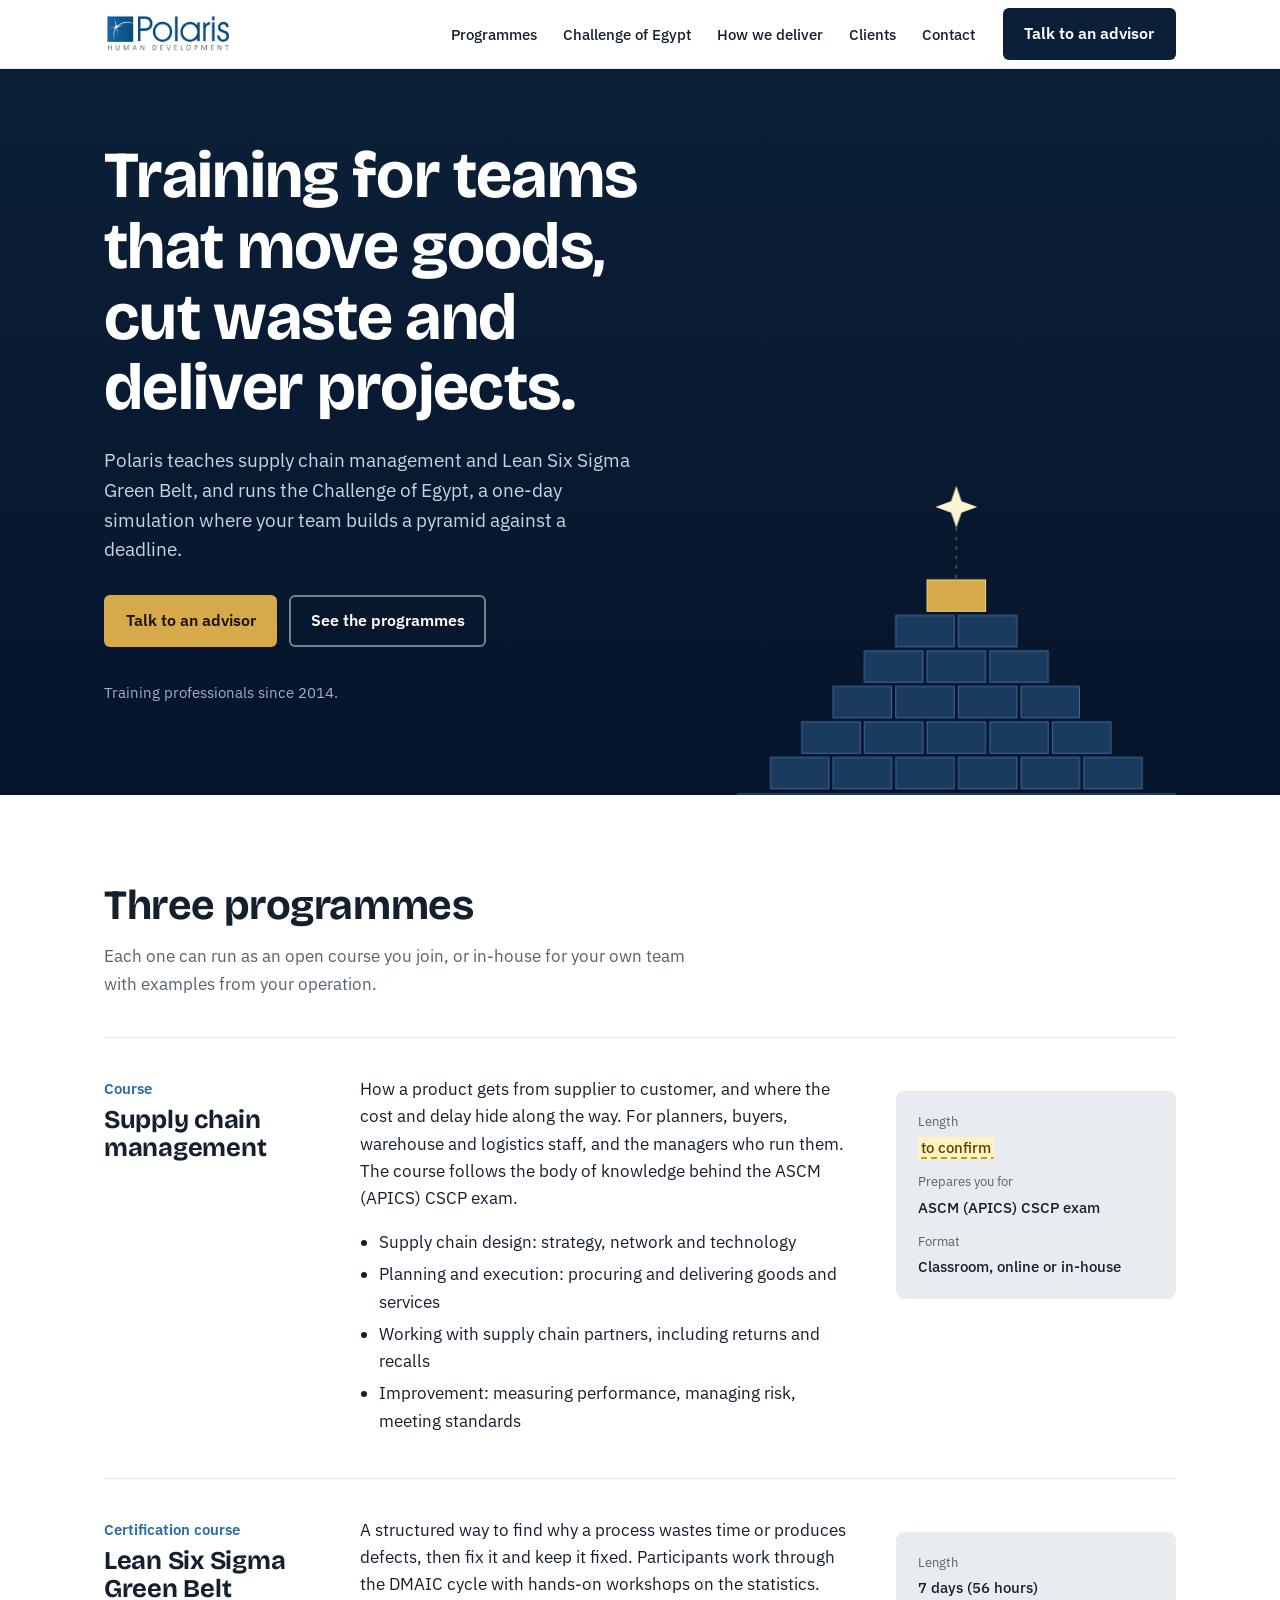
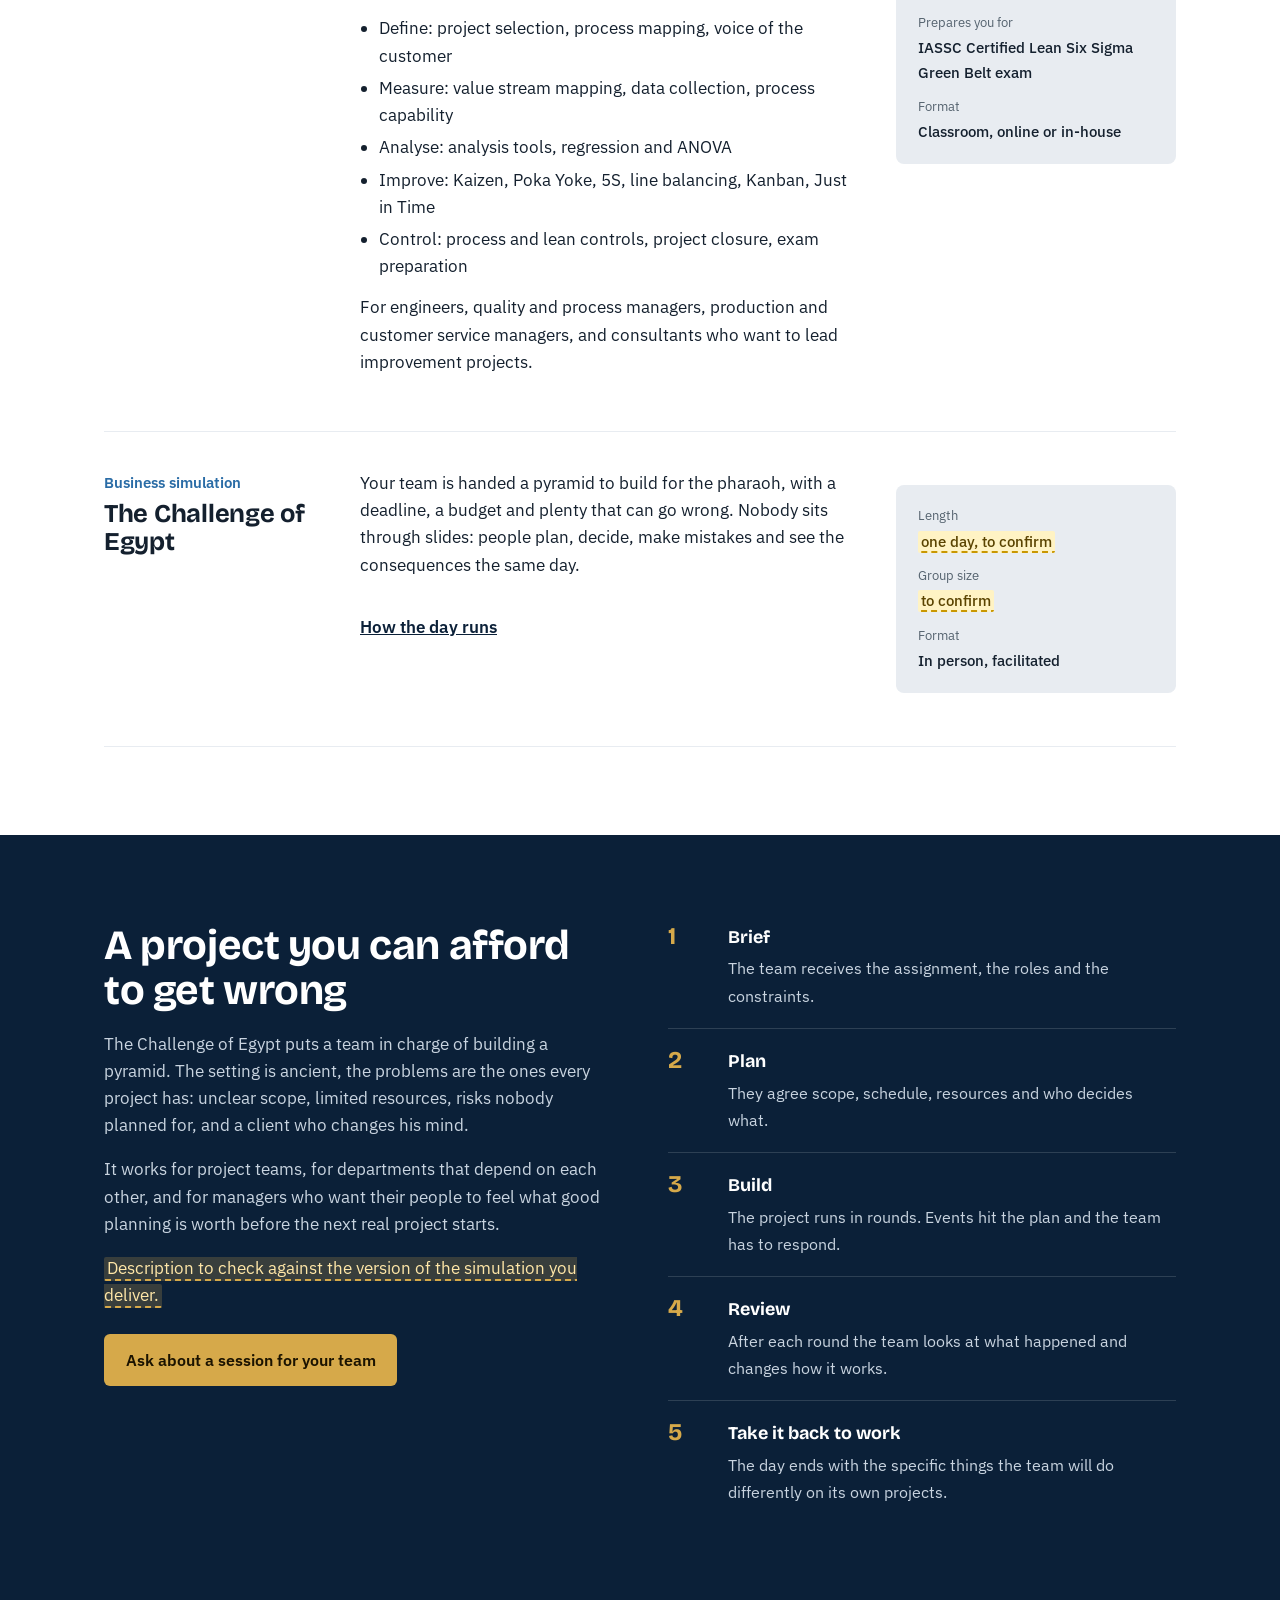
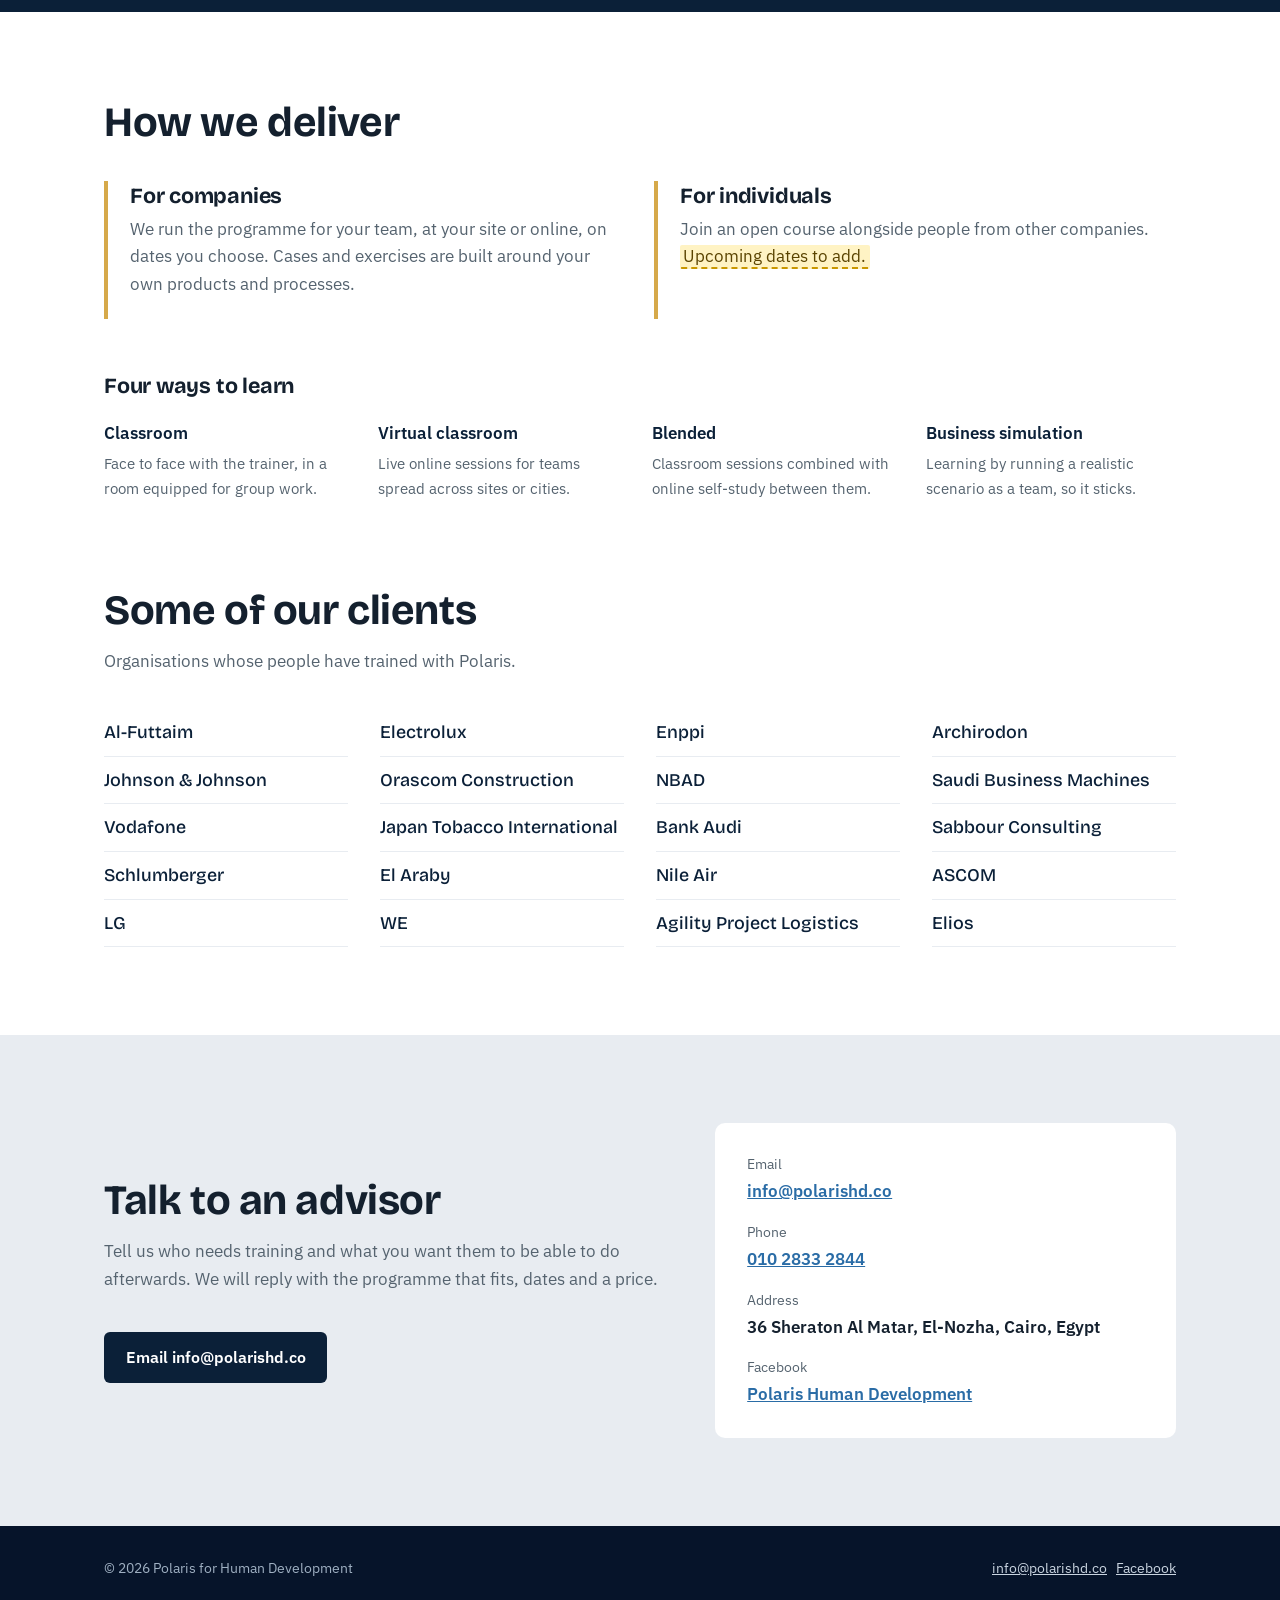
==== index.html @ 330a1285 "Fill in programme details and add clients Green Belt outline and length from the Polaris catalog, su" ====
<!doctype html>
<html lang="en">
<head>
<meta charset="utf-8">
<meta name="viewport" content="width=device-width, initial-scale=1">
<title>Polaris Human Development | Supply chain, Lean Six Sigma and simulation training</title>
<meta name="description" content="Polaris trains teams in supply chain management and Lean Six Sigma Green Belt, and runs the Challenge of Egypt project simulation.">
<!--
  DRAFT. Everything wrapped in <span class="tbc"> is a placeholder the owner must confirm
  or replace before launch (accreditations, durations, phone, location, "since" year).
  To hide the yellow markers once the text is final, delete the .tbc rule in the CSS.
-->
<link rel="preconnect" href="https://fonts.googleapis.com">
<link rel="preconnect" href="https://fonts.gstatic.com" crossorigin>
<link href="https://fonts.googleapis.com/css2?family=Bricolage+Grotesque:opsz,wght@12..96,500;12..96,700&family=IBM+Plex+Sans:wght@400;500;600&display=swap" rel="stylesheet">
<style>
:root{
  --night:#0B2038;      /* brand navy */
  --deep:#06142A;       /* hero floor */
  --nile:#2A6CA6;       /* logo blue */
  --gold:#D6A94A;       /* brand gold */
  --stone:#E8ECF1;      /* quiet surface */
  --ink:#14202E;
  --muted:#55636F;
  --paper:#FFFFFF;
  --display:"Bricolage Grotesque","IBM Plex Sans",system-ui,sans-serif;
  --body:"IBM Plex Sans",system-ui,-apple-system,"Segoe UI",sans-serif;
  --wrap:1120px;
}
*{box-sizing:border-box}
html{scroll-behavior:smooth}
body{margin:0;font-family:var(--body);font-size:17px;line-height:1.6;color:var(--ink);background:var(--paper)}
img,svg{max-width:100%;display:block}
a{color:inherit}
:focus-visible{outline:3px solid var(--gold);outline-offset:3px;border-radius:4px}
.wrap{max-width:var(--wrap);margin:0 auto;padding:0 24px}
h1,h2,h3{font-family:var(--display);line-height:1.08;margin:0;letter-spacing:-.01em}
h1{font-size:clamp(2.3rem,5.4vw,4.1rem);font-weight:700}
h2{font-size:clamp(1.8rem,3.4vw,2.6rem);font-weight:700}
h3{font-size:1.35rem;font-weight:700}
p{margin:0 0 1em;max-width:62ch}

/* placeholder marker: remove this rule when copy is final */
.tbc{background:#FFF3C4;color:#5A4300;border-bottom:2px dashed #C99700;padding:0 .2em;border-radius:2px}
.on-dark .tbc{background:rgba(214,169,74,.22);color:#FFE7A8;border-bottom-color:var(--gold)}

/* header */
.site-header{background:var(--paper);border-bottom:1px solid var(--stone);position:sticky;top:0;z-index:10}
.site-header .wrap{display:flex;align-items:center;gap:28px;min-height:68px}
.brand{display:flex;align-items:center;gap:10px;text-decoration:none;font-family:var(--display);font-weight:700;font-size:1.3rem;color:var(--night)}
.brand small{display:block;font-family:var(--body);font-weight:500;font-size:.62rem;letter-spacing:.14em;color:var(--muted)}
.brand img{height:46px;width:auto}
.nav{display:flex;gap:26px;margin-left:auto}
.nav a{text-decoration:none;font-weight:500;font-size:.96rem;color:var(--ink)}
.nav a:hover{color:var(--nile)}
.btn{display:inline-block;white-space:nowrap;text-decoration:none;font-weight:600;font-size:.98rem;padding:.72em 1.25em;border-radius:6px;border:2px solid transparent}
.btn-gold{background:var(--gold);color:#1B1300}
.btn-gold:hover{background:#E3BA61}
.btn-line{border-color:rgba(255,255,255,.45);color:#fff}
.btn-line:hover{border-color:#fff}
.btn-night{background:var(--night);color:#fff}
.btn-night:hover{background:#12305280;background:#123052}

/* hero */
.hero{background:linear-gradient(180deg,var(--night) 0%,var(--deep) 100%);color:#fff;overflow:hidden}
.hero .wrap{display:grid;grid-template-columns:1.15fr .85fr;gap:40px;align-items:end;padding-top:72px}
.hero-copy{padding-bottom:76px}
.hero h1{max-width:15ch}
.hero .lede{font-size:1.16rem;color:#C9D4E0;margin:22px 0 30px;max-width:48ch}
.hero-actions{display:flex;flex-wrap:wrap;gap:12px}
.since{margin-top:34px;font-size:.92rem;color:#9FB0C2}
.pyramid{align-self:end}
.pyramid svg{width:100%;height:auto}
.blk{fill:#1B3B5E;stroke:#3E6A97;stroke-width:1}
.cap{fill:var(--gold);stroke:#F1D48C}
.sight{stroke:var(--gold);stroke-width:1;stroke-dasharray:3 6;opacity:.7}
.star{fill:#FFF4D2}
.ground{stroke:#3E6A97;stroke-width:1}

/* one load sequence: courses rise from the base, then the star settles */
@media (prefers-reduced-motion:no-preference){
  .row{opacity:0;animation:rise .5s ease-out forwards}
  .r6{animation-delay:.05s}.r5{animation-delay:.2s}.r4{animation-delay:.35s}
  .r3{animation-delay:.5s}.r2{animation-delay:.65s}.r1{animation-delay:.8s}
  .sky{opacity:0;animation:rise .7s ease-out 1.15s forwards}
  @keyframes rise{from{opacity:0;transform:translateY(10px)}to{opacity:1;transform:none}}
}

/* sections */
section{padding:88px 0}
.intro{max-width:60ch;color:var(--muted);font-size:1.08rem;margin-top:14px}

/* programmes: three rows, each with a facts column */
.programme{display:grid;grid-template-columns:220px 1fr 280px;gap:36px;padding:38px 0;border-top:1px solid var(--stone);align-items:start}
.programme:last-child{border-bottom:1px solid var(--stone)}
.programme .kind{font-weight:600;color:var(--nile);font-size:.95rem}
.programme h3{margin-top:6px;font-size:1.6rem}
.programme ul{margin:14px 0 0;padding-left:1.1em;color:var(--ink)}
.programme li{margin:.3em 0}
.facts{background:var(--stone);border-radius:8px;padding:20px 22px;font-size:.95rem}
.facts dt{color:var(--muted);font-size:.84rem;margin-top:12px}
.facts dt:first-child{margin-top:0}
.facts dd{margin:2px 0 0;font-weight:500}
.programme .more{display:inline-block;margin-top:18px;font-weight:600;color:var(--night)}

/* simulation feature */
.sim{background:var(--night);color:#fff}
.sim .wrap{display:grid;grid-template-columns:1fr 1fr;gap:56px;align-items:start}
.sim p{color:#C9D4E0}
.day{list-style:none;margin:0;padding:0;counter-reset:step}
.day li{counter-increment:step;display:grid;grid-template-columns:44px 1fr;gap:16px;padding:18px 0;border-top:1px solid rgba(255,255,255,.14)}
.day li:first-child{border-top:0;padding-top:0}
.day li::before{content:counter(step);font-family:var(--display);font-weight:700;font-size:1.5rem;color:var(--gold);line-height:1.1}
.day strong{display:block;font-family:var(--display);font-size:1.12rem;margin-bottom:4px}
.day span{color:#C9D4E0;font-size:.98rem}

/* formats */
.formats{display:grid;grid-template-columns:1fr 1fr;gap:28px;margin-top:36px}
.format{border-left:4px solid var(--gold);padding:4px 0 4px 22px}
.format p{color:var(--muted);margin-top:8px}

.modes{display:grid;grid-template-columns:repeat(4,1fr);gap:24px;margin:22px 0 0}
.modes dt{font-weight:600;color:var(--night)}
.modes dd{margin:4px 0 0;color:var(--muted);font-size:.96rem}
@media (max-width:900px){.modes{grid-template-columns:1fr 1fr}}
@media (max-width:480px){.modes{grid-template-columns:1fr}}

.clients{list-style:none;margin:34px 0 0;padding:0;columns:4;column-gap:32px;font-family:var(--display);font-weight:500;font-size:1.12rem;color:var(--night)}
.clients li{padding:9px 0;border-bottom:1px solid var(--stone);break-inside:avoid}
@media (max-width:900px){.clients{columns:2}}

/* contact */
.contact{background:var(--stone)}
.contact .wrap{display:grid;grid-template-columns:1.1fr .9fr;gap:48px;align-items:center}
.contact-card{background:var(--paper);border-radius:10px;padding:30px 32px}
.contact-card dl{margin:0}
.contact-card dt{color:var(--muted);font-size:.86rem;margin-top:16px}
.contact-card dt:first-child{margin-top:0}
.contact-card dd{margin:2px 0 0;font-weight:600;font-size:1.08rem}
.contact-card a{color:var(--nile)}

footer{background:var(--deep);color:#9FB0C2;padding:30px 0;font-size:.9rem}
footer .wrap{display:flex;flex-wrap:wrap;gap:12px 28px;justify-content:space-between}
footer a{color:#C9D4E0}

@media (max-width:900px){
  .nav{display:none}
  .site-header .btn{margin-left:auto}
  .hero .wrap{grid-template-columns:1fr;padding-top:52px;gap:8px}
  .hero-copy{padding-bottom:28px}
  .pyramid{max-width:420px;margin:0 auto}
  .programme{grid-template-columns:1fr;gap:16px}
  .sim .wrap,.contact .wrap,.formats{grid-template-columns:1fr;gap:32px}
  section{padding:60px 0}
}
@media (max-width:480px){
  .wrap{padding:0 16px}
  .site-header .btn{padding:.6em .9em;font-size:.9rem}
  .brand img{height:38px}
}
</style>
</head>
<body>

<header class="site-header">
  <div class="wrap">
    <a class="brand" href="#top" aria-label="Polaris Human Development, home">
      <img src="assets/polaris-logo.png" alt="Polaris Human Development" width="1299" height="462">
    </a>
    <nav class="nav" aria-label="Main">
      <a href="#programmes">Programmes</a>
      <a href="#simulation">Challenge of Egypt</a>
      <a href="#formats">How we deliver</a>
      <a href="#clients">Clients</a>
      <a href="#contact">Contact</a>
    </nav>
    <a class="btn btn-night" href="#contact">Talk to an advisor</a>
  </div>
</header>

<main id="top">

<section class="hero on-dark" style="padding:0">
  <div class="wrap">
    <div class="hero-copy">
      <h1>Training for teams that move goods, cut waste and deliver projects.</h1>
      <p class="lede">Polaris teaches supply chain management and Lean Six Sigma Green Belt, and runs the Challenge of Egypt, a one-day simulation where your team builds a pyramid against a deadline.</p>
      <div class="hero-actions">
        <a class="btn btn-gold" href="#contact">Talk to an advisor</a>
        <a class="btn btn-line" href="#programmes">See the programmes</a>
      </div>
      <p class="since">Training professionals since 2014.</p>
    </div>

    <div class="pyramid" aria-hidden="true">
      <svg viewBox="0 0 420 316" role="img">
        <g class="sky">
          <line class="sight" x1="210" y1="108" x2="210" y2="52"/>
          <path class="star" d="M210 20l5 14.5L230 40l-15 5.5L210 60l-5-14.5L190 40l15-5.500z"/>
        </g>
        <g class="row r1"><rect class="blk cap" x="182" y="110" width="56" height="30"/></g>
        <g class="row r2"><rect class="blk" x="152" y="144" width="56" height="30"/><rect class="blk" x="212" y="144" width="56" height="30"/></g>
        <g class="row r3"><rect class="blk" x="122" y="178" width="56" height="30"/><rect class="blk" x="182" y="178" width="56" height="30"/><rect class="blk" x="242" y="178" width="56" height="30"/></g>
        <g class="row r4"><rect class="blk" x="92" y="212" width="56" height="30"/><rect class="blk" x="152" y="212" width="56" height="30"/><rect class="blk" x="212" y="212" width="56" height="30"/><rect class="blk" x="272" y="212" width="56" height="30"/></g>
        <g class="row r5"><rect class="blk" x="62" y="246" width="56" height="30"/><rect class="blk" x="122" y="246" width="56" height="30"/><rect class="blk" x="182" y="246" width="56" height="30"/><rect class="blk" x="242" y="246" width="56" height="30"/><rect class="blk" x="302" y="246" width="56" height="30"/></g>
        <g class="row r6"><rect class="blk" x="32" y="280" width="56" height="30"/><rect class="blk" x="92" y="280" width="56" height="30"/><rect class="blk" x="152" y="280" width="56" height="30"/><rect class="blk" x="212" y="280" width="56" height="30"/><rect class="blk" x="272" y="280" width="56" height="30"/><rect class="blk" x="332" y="280" width="56" height="30"/></g>
        <line class="ground" x1="0" y1="315" x2="420" y2="315"/>
      </svg>
    </div>
  </div>
</section>

<section id="programmes">
  <div class="wrap">
    <h2>Three programmes</h2>
    <p class="intro">Each one can run as an open course you join, or in-house for your own team with examples from your operation.</p>

    <div style="margin-top:40px">

      <article class="programme">
        <div>
          <div class="kind">Course</div>
          <h3>Supply chain management</h3>
        </div>
        <div>
          <p>How a product gets from supplier to customer, and where the cost and delay hide along the way. For planners, buyers, warehouse and logistics staff, and the managers who run them. The course follows the body of knowledge behind the ASCM (APICS) CSCP exam.</p>
          <ul>
            <li>Supply chain design: strategy, network and technology</li>
            <li>Planning and execution: procuring and delivering goods and services</li>
            <li>Working with supply chain partners, including returns and recalls</li>
            <li>Improvement: measuring performance, managing risk, meeting standards</li>
          </ul>
        </div>
        <dl class="facts">
          <dt>Length</dt><dd><span class="tbc">to confirm</span></dd>
          <dt>Prepares you for</dt><dd>ASCM (APICS) CSCP exam</dd>
          <dt>Format</dt><dd>Classroom, online or in-house</dd>
        </dl>
      </article>

      <article class="programme">
        <div>
          <div class="kind">Certification course</div>
          <h3>Lean Six Sigma Green Belt</h3>
        </div>
        <div>
          <p>A structured way to find why a process wastes time or produces defects, then fix it and keep it fixed. Participants work through the DMAIC cycle with hands-on workshops on the statistics.</p>
          <ul>
            <li>Define: project selection, process mapping, voice of the customer</li>
            <li>Measure: value stream mapping, data collection, process capability</li>
            <li>Analyse: analysis tools, regression and ANOVA</li>
            <li>Improve: Kaizen, Poka Yoke, 5S, line balancing, Kanban, Just in Time</li>
            <li>Control: process and lean controls, project closure, exam preparation</li>
          </ul>
          <p style="margin-top:14px">For engineers, quality and process managers, production and customer service managers, and consultants who want to lead improvement projects.</p>
        </div>
        <dl class="facts">
          <dt>Length</dt><dd>7 days (56 hours)</dd>
          <dt>Prepares you for</dt><dd>IASSC Certified Lean Six Sigma Green Belt exam</dd>
          <dt>Format</dt><dd>Classroom, online or in-house</dd>
        </dl>
      </article>

      <article class="programme">
        <div>
          <div class="kind">Business simulation</div>
          <h3>The Challenge of Egypt</h3>
        </div>
        <div>
          <p>Your team is handed a pyramid to build for the pharaoh, with a deadline, a budget and plenty that can go wrong. Nobody sits through slides: people plan, decide, make mistakes and see the consequences the same day.</p>
          <a class="more" href="#simulation">How the day runs</a>
        </div>
        <dl class="facts">
          <dt>Length</dt><dd><span class="tbc">one day, to confirm</span></dd>
          <dt>Group size</dt><dd><span class="tbc">to confirm</span></dd>
          <dt>Format</dt><dd>In person, facilitated</dd>
        </dl>
      </article>

    </div>
  </div>
</section>

<section id="simulation" class="sim on-dark">
  <div class="wrap">
    <div>
      <h2>A project you can afford to get wrong</h2>
      <p style="margin-top:18px">The Challenge of Egypt puts a team in charge of building a pyramid. The setting is ancient, the problems are the ones every project has: unclear scope, limited resources, risks nobody planned for, and a client who changes his mind.</p>
      <p>It works for project teams, for departments that depend on each other, and for managers who want their people to feel what good planning is worth before the next real project starts.</p>
      <p><span class="tbc">Description to check against the version of the simulation you deliver.</span></p>
      <a class="btn btn-gold" href="#contact" style="margin-top:8px">Ask about a session for your team</a>
    </div>
    <ol class="day">
      <li><div><strong>Brief</strong><span>The team receives the assignment, the roles and the constraints.</span></div></li>
      <li><div><strong>Plan</strong><span>They agree scope, schedule, resources and who decides what.</span></div></li>
      <li><div><strong>Build</strong><span>The project runs in rounds. Events hit the plan and the team has to respond.</span></div></li>
      <li><div><strong>Review</strong><span>After each round the team looks at what happened and changes how it works.</span></div></li>
      <li><div><strong>Take it back to work</strong><span>The day ends with the specific things the team will do differently on its own projects.</span></div></li>
    </ol>
  </div>
</section>

<section id="formats">
  <div class="wrap">
    <h2>How we deliver</h2>
    <div class="formats">
      <div class="format">
        <h3>For companies</h3>
        <p>We run the programme for your team, at your site or online, on dates you choose. Cases and exercises are built around your own products and processes.</p>
      </div>
      <div class="format">
        <h3>For individuals</h3>
        <p>Join an open course alongside people from other companies. <span class="tbc">Upcoming dates to add.</span></p>
      </div>
    </div>

    <h3 style="margin-top:56px">Four ways to learn</h3>
    <dl class="modes">
      <div><dt>Classroom</dt><dd>Face to face with the trainer, in a room equipped for group work.</dd></div>
      <div><dt>Virtual classroom</dt><dd>Live online sessions for teams spread across sites or cities.</dd></div>
      <div><dt>Blended</dt><dd>Classroom sessions combined with online self-study between them.</dd></div>
      <div><dt>Business simulation</dt><dd>Learning by running a realistic scenario as a team, so it sticks.</dd></div>
    </dl>
  </div>
</section>

<section id="clients" style="padding-top:0">
  <div class="wrap">
    <h2>Some of our clients</h2>
    <p class="intro">Organisations whose people have trained with Polaris.</p>
    <ul class="clients">
      <li>Al-Futtaim</li>
      <li>Johnson &amp; Johnson</li>
      <li>Vodafone</li>
      <li>Schlumberger</li>
      <li>LG</li>
      <li>Electrolux</li>
      <li>Orascom Construction</li>
      <li>Japan Tobacco International</li>
      <li>El Araby</li>
      <li>WE</li>
      <li>Enppi</li>
      <li>NBAD</li>
      <li>Bank Audi</li>
      <li>Nile Air</li>
      <li>Agility Project Logistics</li>
      <li>Archirodon</li>
      <li>Saudi Business Machines</li>
      <li>Sabbour Consulting</li>
      <li>ASCOM</li>
      <li>Elios</li>
    </ul>
  </div>
</section>

<section id="contact" class="contact">
  <div class="wrap">
    <div>
      <h2>Talk to an advisor</h2>
      <p class="intro">Tell us who needs training and what you want them to be able to do afterwards. We will reply with the programme that fits, dates and a price.</p>
      <a class="btn btn-night" href="mailto:info@polarishd.co?subject=Training%20enquiry" style="margin-top:22px">Email info@polarishd.co</a>
    </div>
    <div class="contact-card">
      <dl>
        <dt>Email</dt><dd><a href="mailto:info@polarishd.co">info@polarishd.co</a></dd>
        <dt>Phone</dt><dd><a href="tel:+201028332844">010 2833 2844</a></dd>
        <dt>Address</dt><dd>36 Sheraton Al Matar, El-Nozha, Cairo, Egypt</dd>
        <dt>Facebook</dt><dd><a href="https://www.facebook.com/polarisHDpage" rel="noopener">Polaris Human Development</a></dd>
      </dl>
    </div>
  </div>
</section>

</main>

<footer>
  <div class="wrap">
    <span>© 2026 Polaris for Human Development</span>
    <span><a href="mailto:info@polarishd.co">info@polarishd.co</a> &nbsp; <a href="https://www.facebook.com/polarisHDpage" rel="noopener">Facebook</a></span>
  </div>
</footer>

</body>
</html>
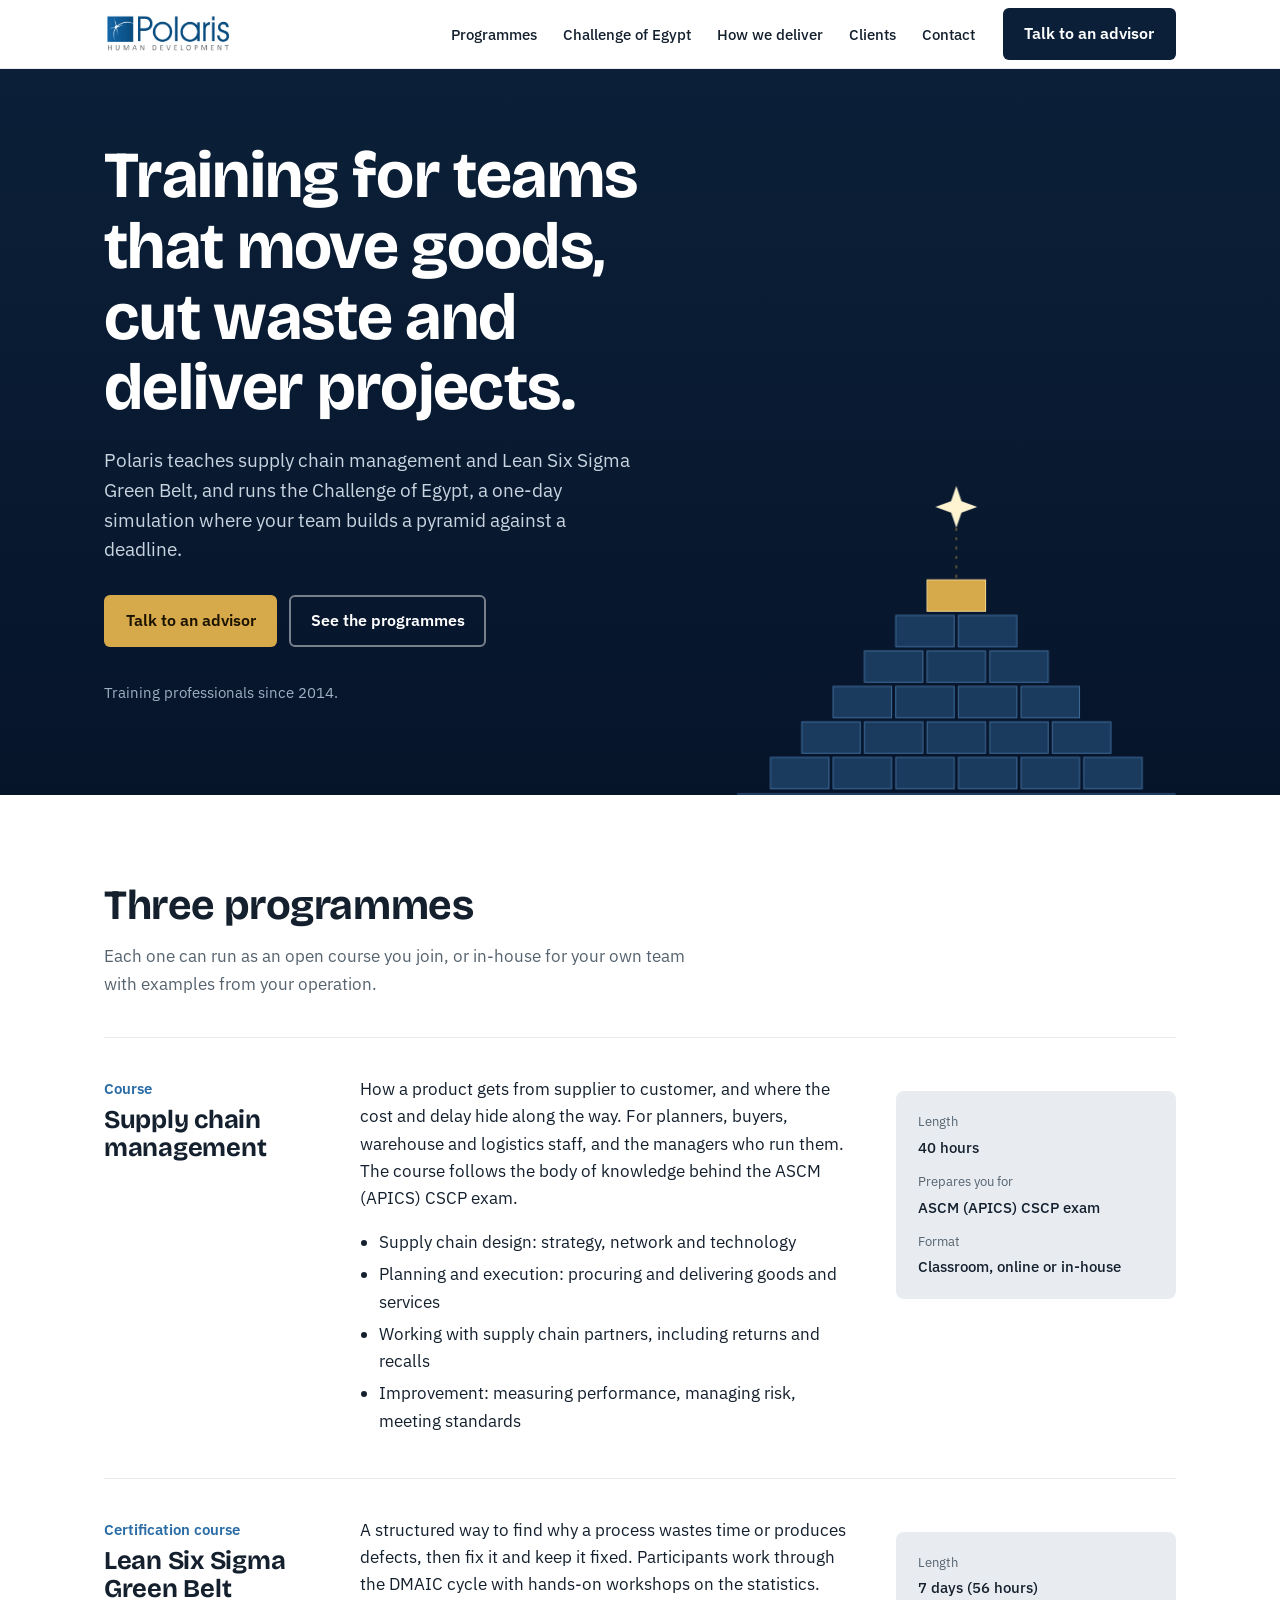
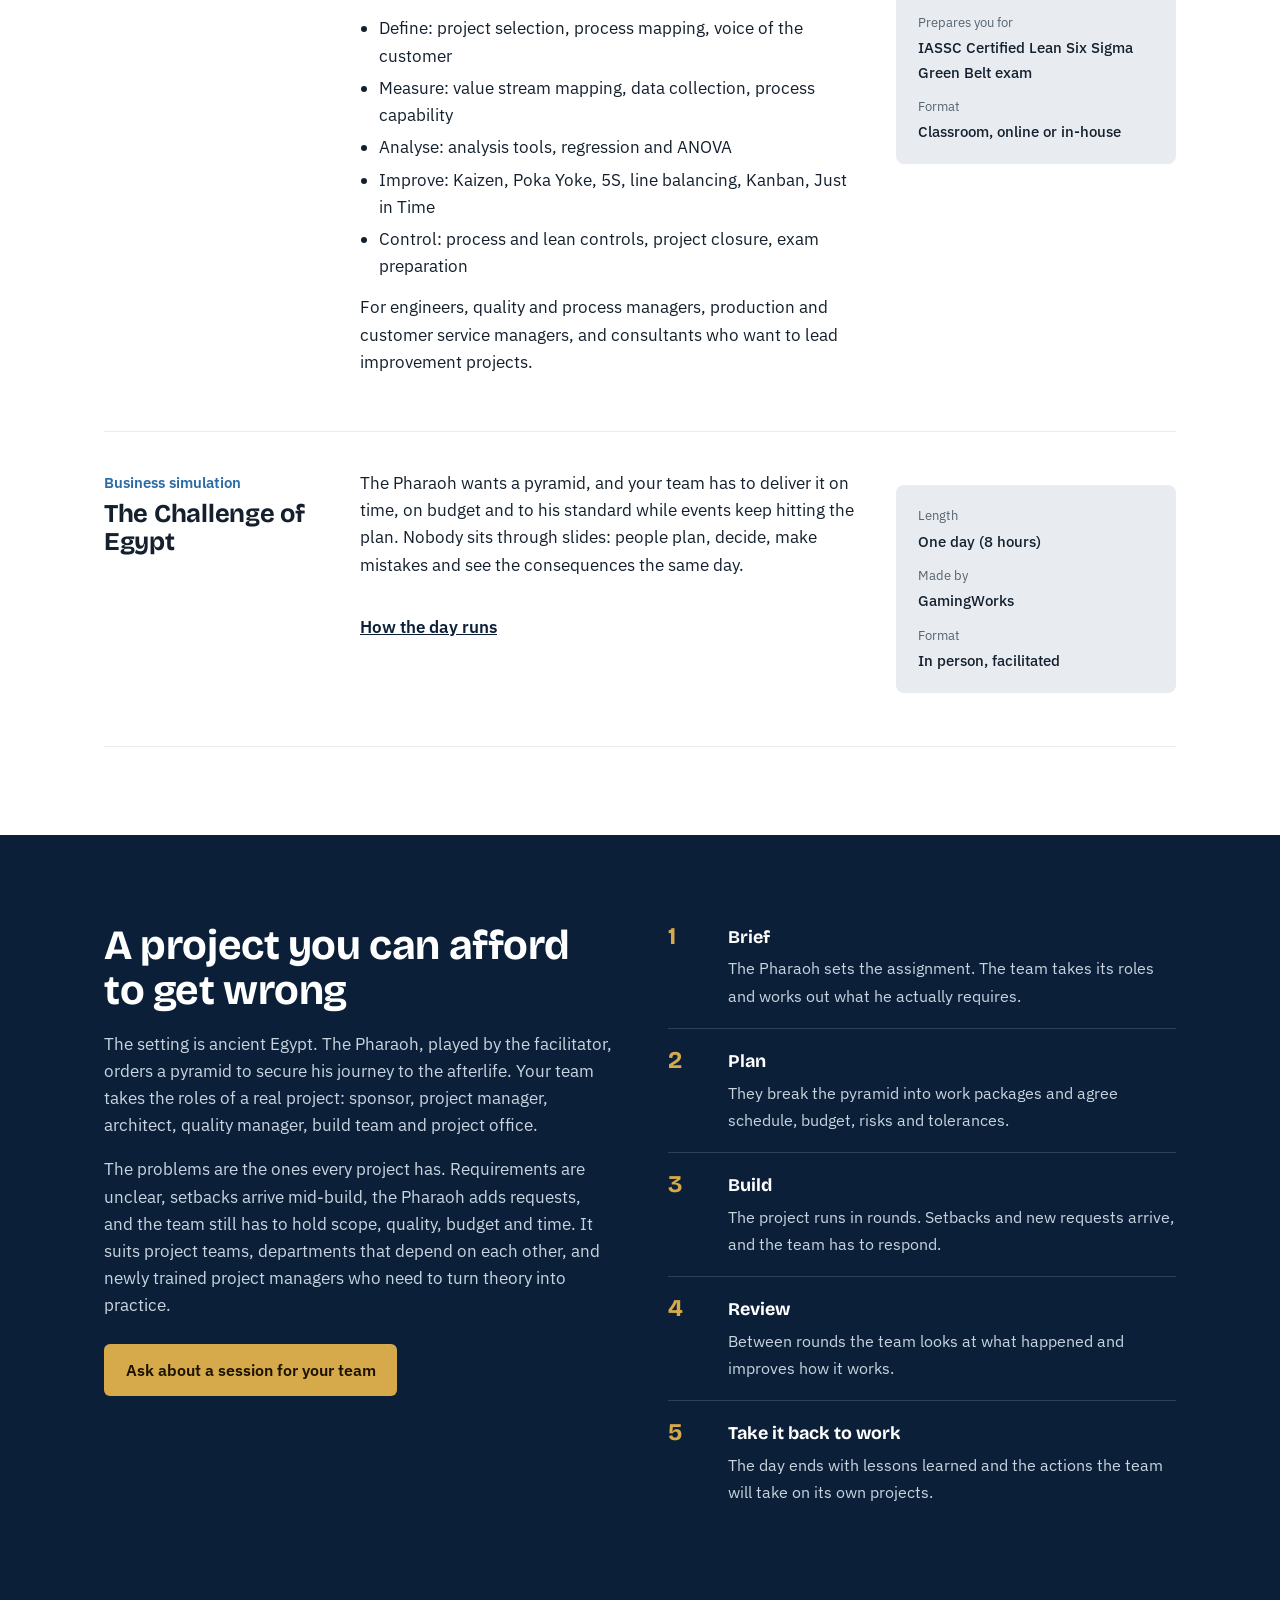
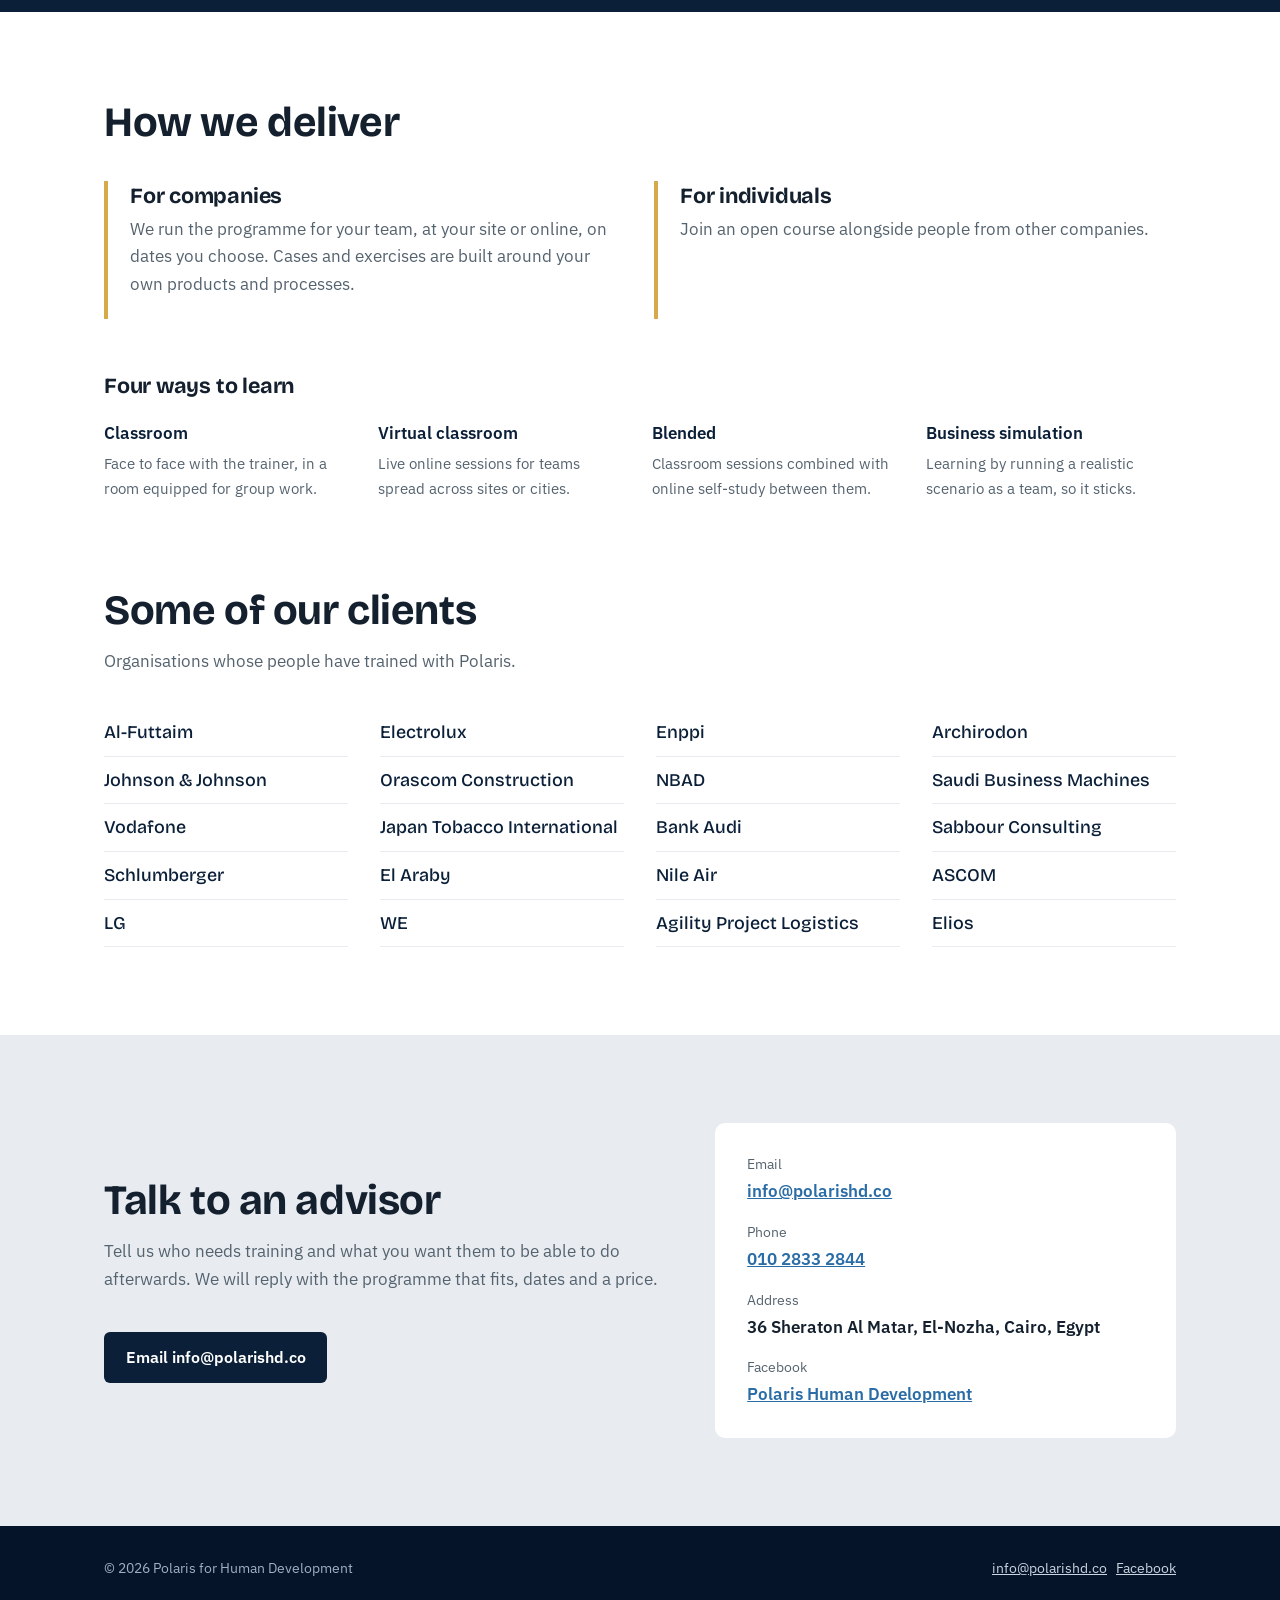
==== commit 92c45983: "Finalise programme facts and the Challenge of Egypt description Supply chain course is 40 hours, the" ====
--- a/index.html
+++ b/index.html
@@ -5,11 +5,6 @@
 <meta name="viewport" content="width=device-width, initial-scale=1">
 <title>Polaris Human Development | Supply chain, Lean Six Sigma and simulation training</title>
 <meta name="description" content="Polaris trains teams in supply chain management and Lean Six Sigma Green Belt, and runs the Challenge of Egypt project simulation.">
-<!--
-  DRAFT. Everything wrapped in <span class="tbc"> is a placeholder the owner must confirm
-  or replace before launch (accreditations, durations, phone, location, "since" year).
-  To hide the yellow markers once the text is final, delete the .tbc rule in the CSS.
--->
 <link rel="preconnect" href="https://fonts.googleapis.com">
 <link rel="preconnect" href="https://fonts.gstatic.com" crossorigin>
 <link href="https://fonts.googleapis.com/css2?family=Bricolage+Grotesque:opsz,wght@12..96,500;12..96,700&family=IBM+Plex+Sans:wght@400;500;600&display=swap" rel="stylesheet">
@@ -232,7 +227,7 @@
           </ul>
         </div>
         <dl class="facts">
-          <dt>Length</dt><dd><span class="tbc">to confirm</span></dd>
+          <dt>Length</dt><dd>40 hours</dd>
           <dt>Prepares you for</dt><dd>ASCM (APICS) CSCP exam</dd>
           <dt>Format</dt><dd>Classroom, online or in-house</dd>
         </dl>
@@ -267,12 +262,12 @@
           <h3>The Challenge of Egypt</h3>
         </div>
         <div>
-          <p>Your team is handed a pyramid to build for the pharaoh, with a deadline, a budget and plenty that can go wrong. Nobody sits through slides: people plan, decide, make mistakes and see the consequences the same day.</p>
+          <p>The Pharaoh wants a pyramid, and your team has to deliver it on time, on budget and to his standard while events keep hitting the plan. Nobody sits through slides: people plan, decide, make mistakes and see the consequences the same day.</p>
           <a class="more" href="#simulation">How the day runs</a>
         </div>
         <dl class="facts">
-          <dt>Length</dt><dd><span class="tbc">one day, to confirm</span></dd>
-          <dt>Group size</dt><dd><span class="tbc">to confirm</span></dd>
+          <dt>Length</dt><dd>One day (8 hours)</dd>
+          <dt>Made by</dt><dd>GamingWorks</dd>
           <dt>Format</dt><dd>In person, facilitated</dd>
         </dl>
       </article>
@@ -285,17 +280,16 @@
   <div class="wrap">
     <div>
       <h2>A project you can afford to get wrong</h2>
-      <p style="margin-top:18px">The Challenge of Egypt puts a team in charge of building a pyramid. The setting is ancient, the problems are the ones every project has: unclear scope, limited resources, risks nobody planned for, and a client who changes his mind.</p>
-      <p>It works for project teams, for departments that depend on each other, and for managers who want their people to feel what good planning is worth before the next real project starts.</p>
-      <p><span class="tbc">Description to check against the version of the simulation you deliver.</span></p>
+      <p style="margin-top:18px">The setting is ancient Egypt. The Pharaoh, played by the facilitator, orders a pyramid to secure his journey to the afterlife. Your team takes the roles of a real project: sponsor, project manager, architect, quality manager, build team and project office.</p>
+      <p>The problems are the ones every project has. Requirements are unclear, setbacks arrive mid-build, the Pharaoh adds requests, and the team still has to hold scope, quality, budget and time. It suits project teams, departments that depend on each other, and newly trained project managers who need to turn theory into practice.</p>
       <a class="btn btn-gold" href="#contact" style="margin-top:8px">Ask about a session for your team</a>
     </div>
     <ol class="day">
-      <li><div><strong>Brief</strong><span>The team receives the assignment, the roles and the constraints.</span></div></li>
-      <li><div><strong>Plan</strong><span>They agree scope, schedule, resources and who decides what.</span></div></li>
-      <li><div><strong>Build</strong><span>The project runs in rounds. Events hit the plan and the team has to respond.</span></div></li>
-      <li><div><strong>Review</strong><span>After each round the team looks at what happened and changes how it works.</span></div></li>
-      <li><div><strong>Take it back to work</strong><span>The day ends with the specific things the team will do differently on its own projects.</span></div></li>
+      <li><div><strong>Brief</strong><span>The Pharaoh sets the assignment. The team takes its roles and works out what he actually requires.</span></div></li>
+      <li><div><strong>Plan</strong><span>They break the pyramid into work packages and agree schedule, budget, risks and tolerances.</span></div></li>
+      <li><div><strong>Build</strong><span>The project runs in rounds. Setbacks and new requests arrive, and the team has to respond.</span></div></li>
+      <li><div><strong>Review</strong><span>Between rounds the team looks at what happened and improves how it works.</span></div></li>
+      <li><div><strong>Take it back to work</strong><span>The day ends with lessons learned and the actions the team will take on its own projects.</span></div></li>
     </ol>
   </div>
 </section>
@@ -310,7 +304,7 @@
       </div>
       <div class="format">
         <h3>For individuals</h3>
-        <p>Join an open course alongside people from other companies. <span class="tbc">Upcoming dates to add.</span></p>
+        <p>Join an open course alongside people from other companies.</p>
       </div>
     </div>
 
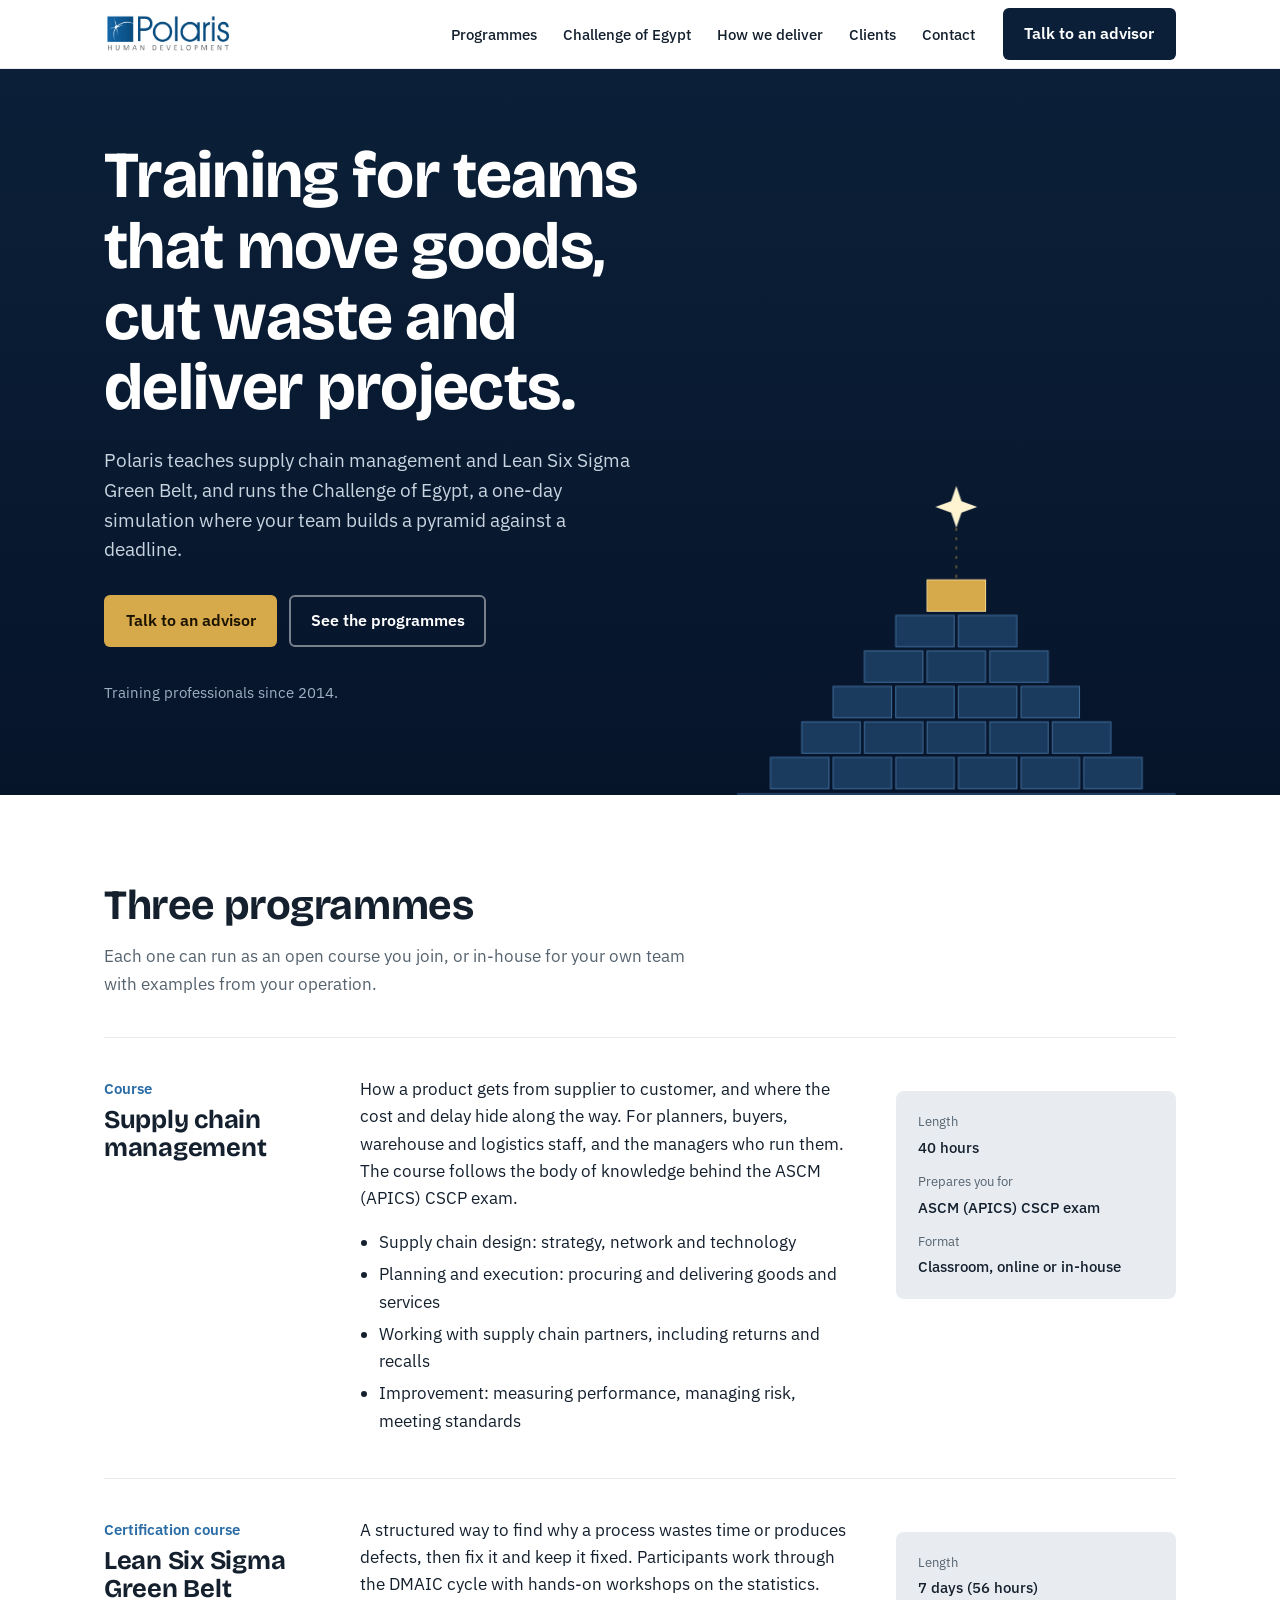
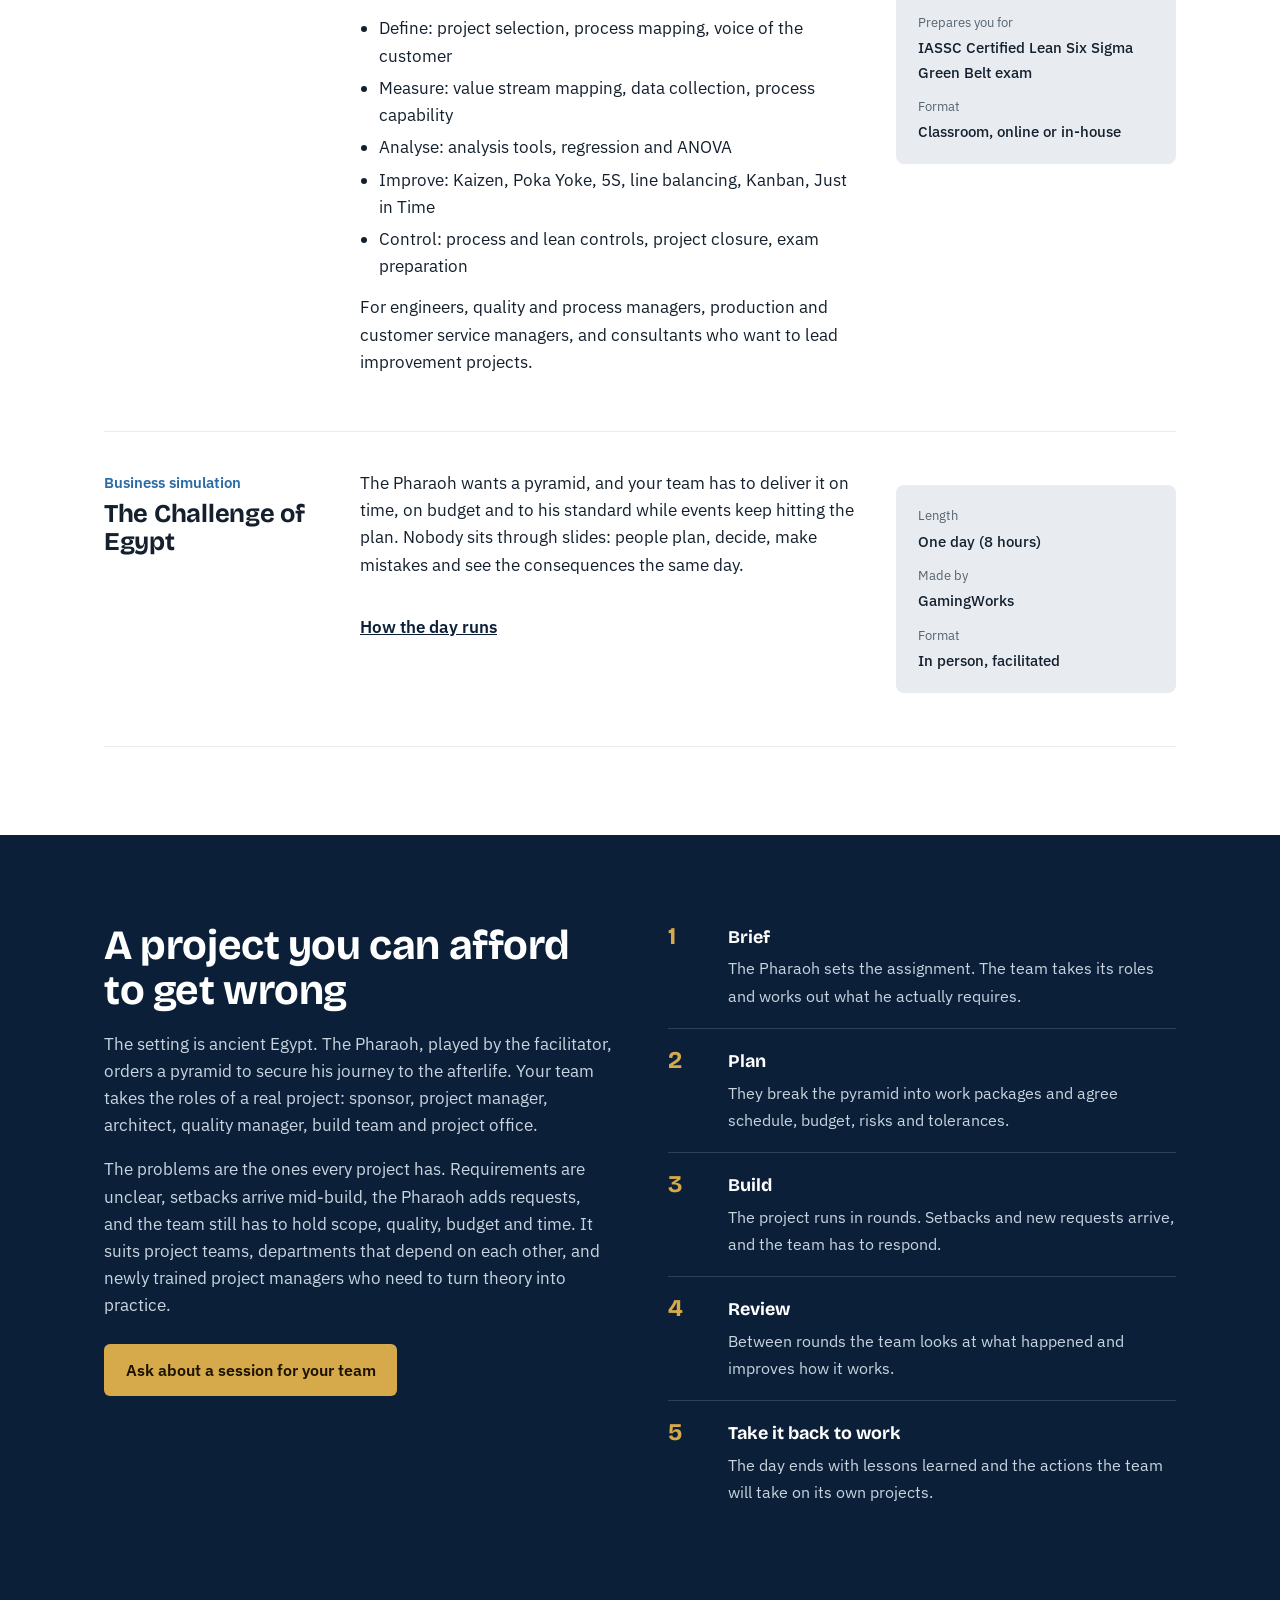
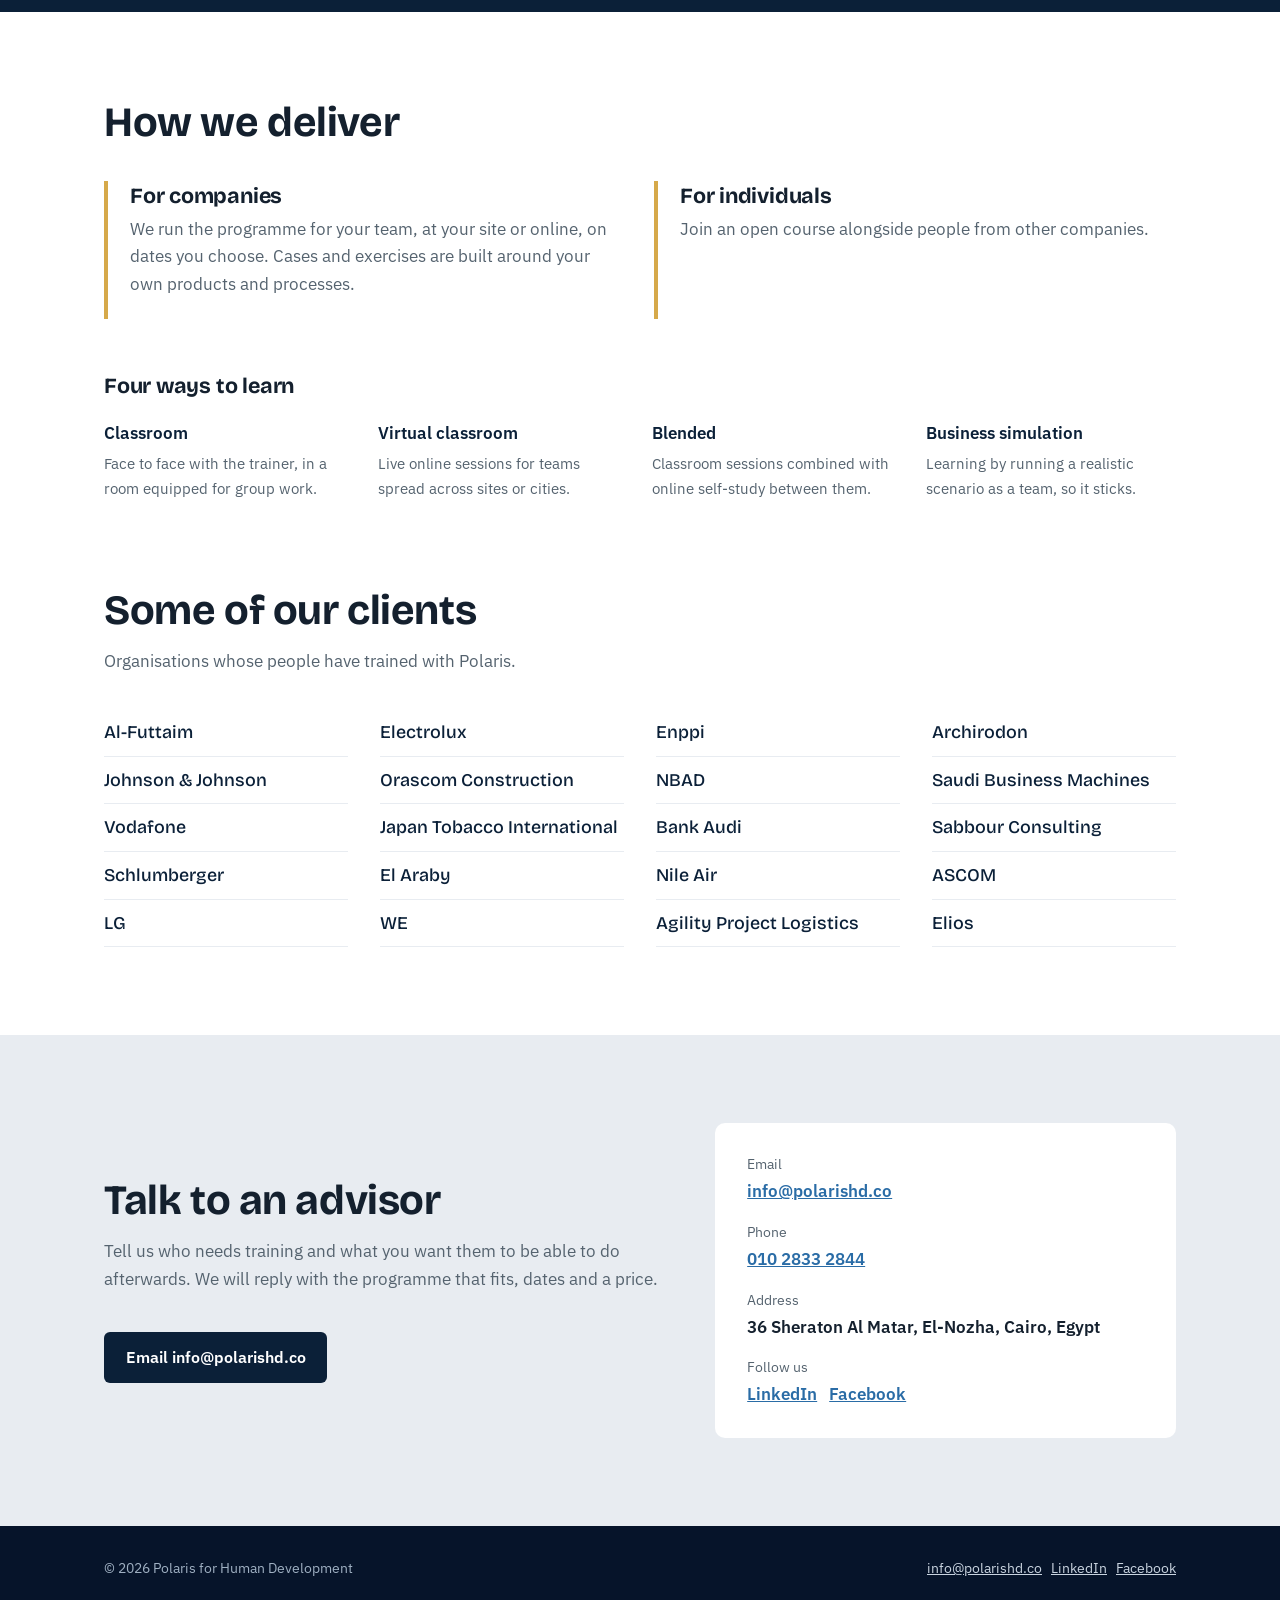
==== commit 42603b83: "Add LinkedIn link to contact and footer Co-Authored-By: Claude Fable 5.2 <noreply@anthropic.com> Cla" ====
--- a/index.html
+++ b/index.html
@@ -359,7 +359,7 @@
         <dt>Email</dt><dd><a href="mailto:info@polarishd.co">info@polarishd.co</a></dd>
         <dt>Phone</dt><dd><a href="tel:+201028332844">010 2833 2844</a></dd>
         <dt>Address</dt><dd>36 Sheraton Al Matar, El-Nozha, Cairo, Egypt</dd>
-        <dt>Facebook</dt><dd><a href="https://www.facebook.com/polarisHDpage" rel="noopener">Polaris Human Development</a></dd>
+        <dt>Follow us</dt><dd><a href="https://www.linkedin.com/company/polarishd/" rel="noopener">LinkedIn</a> &nbsp; <a href="https://www.facebook.com/polarisHDpage" rel="noopener">Facebook</a></dd>
       </dl>
     </div>
   </div>
@@ -370,7 +370,7 @@
 <footer>
   <div class="wrap">
     <span>© 2026 Polaris for Human Development</span>
-    <span><a href="mailto:info@polarishd.co">info@polarishd.co</a> &nbsp; <a href="https://www.facebook.com/polarisHDpage" rel="noopener">Facebook</a></span>
+    <span><a href="mailto:info@polarishd.co">info@polarishd.co</a> &nbsp; <a href="https://www.linkedin.com/company/polarishd/" rel="noopener">LinkedIn</a> &nbsp; <a href="https://www.facebook.com/polarisHDpage" rel="noopener">Facebook</a></span>
   </div>
 </footer>
 
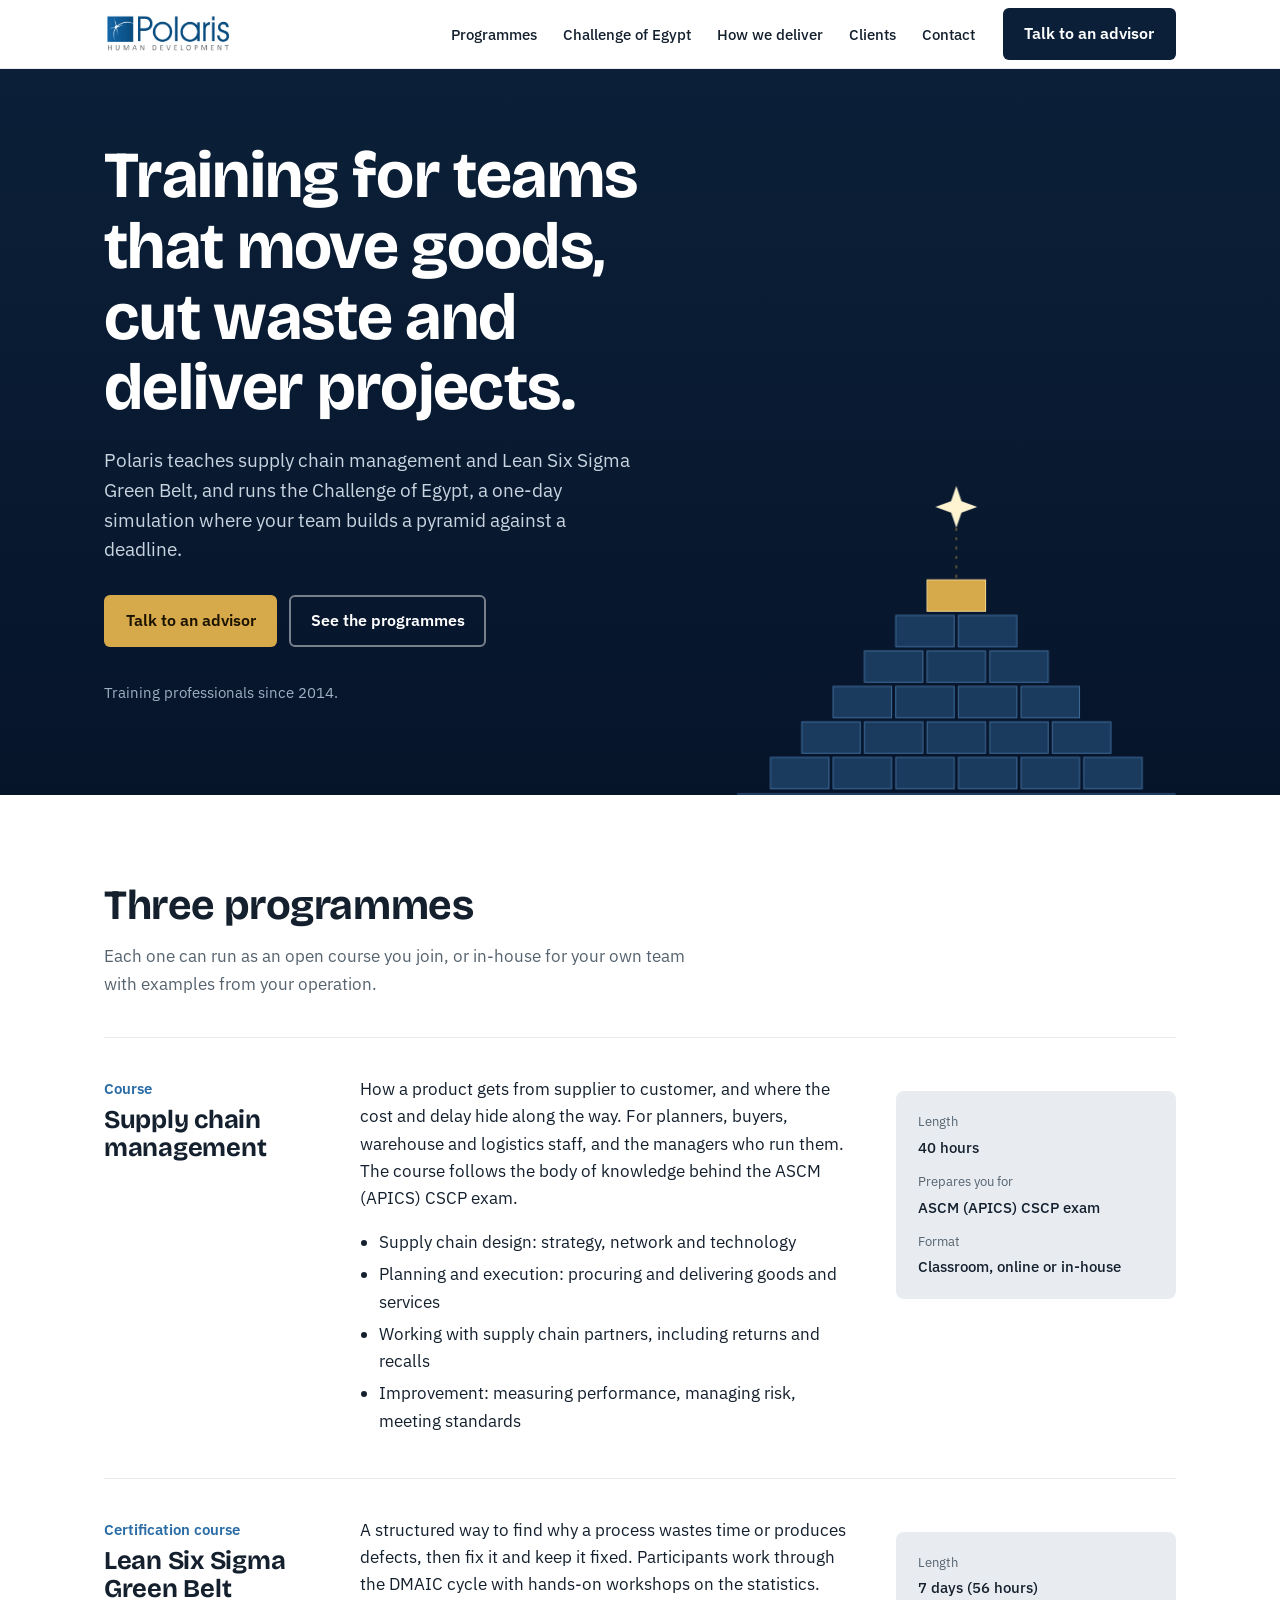
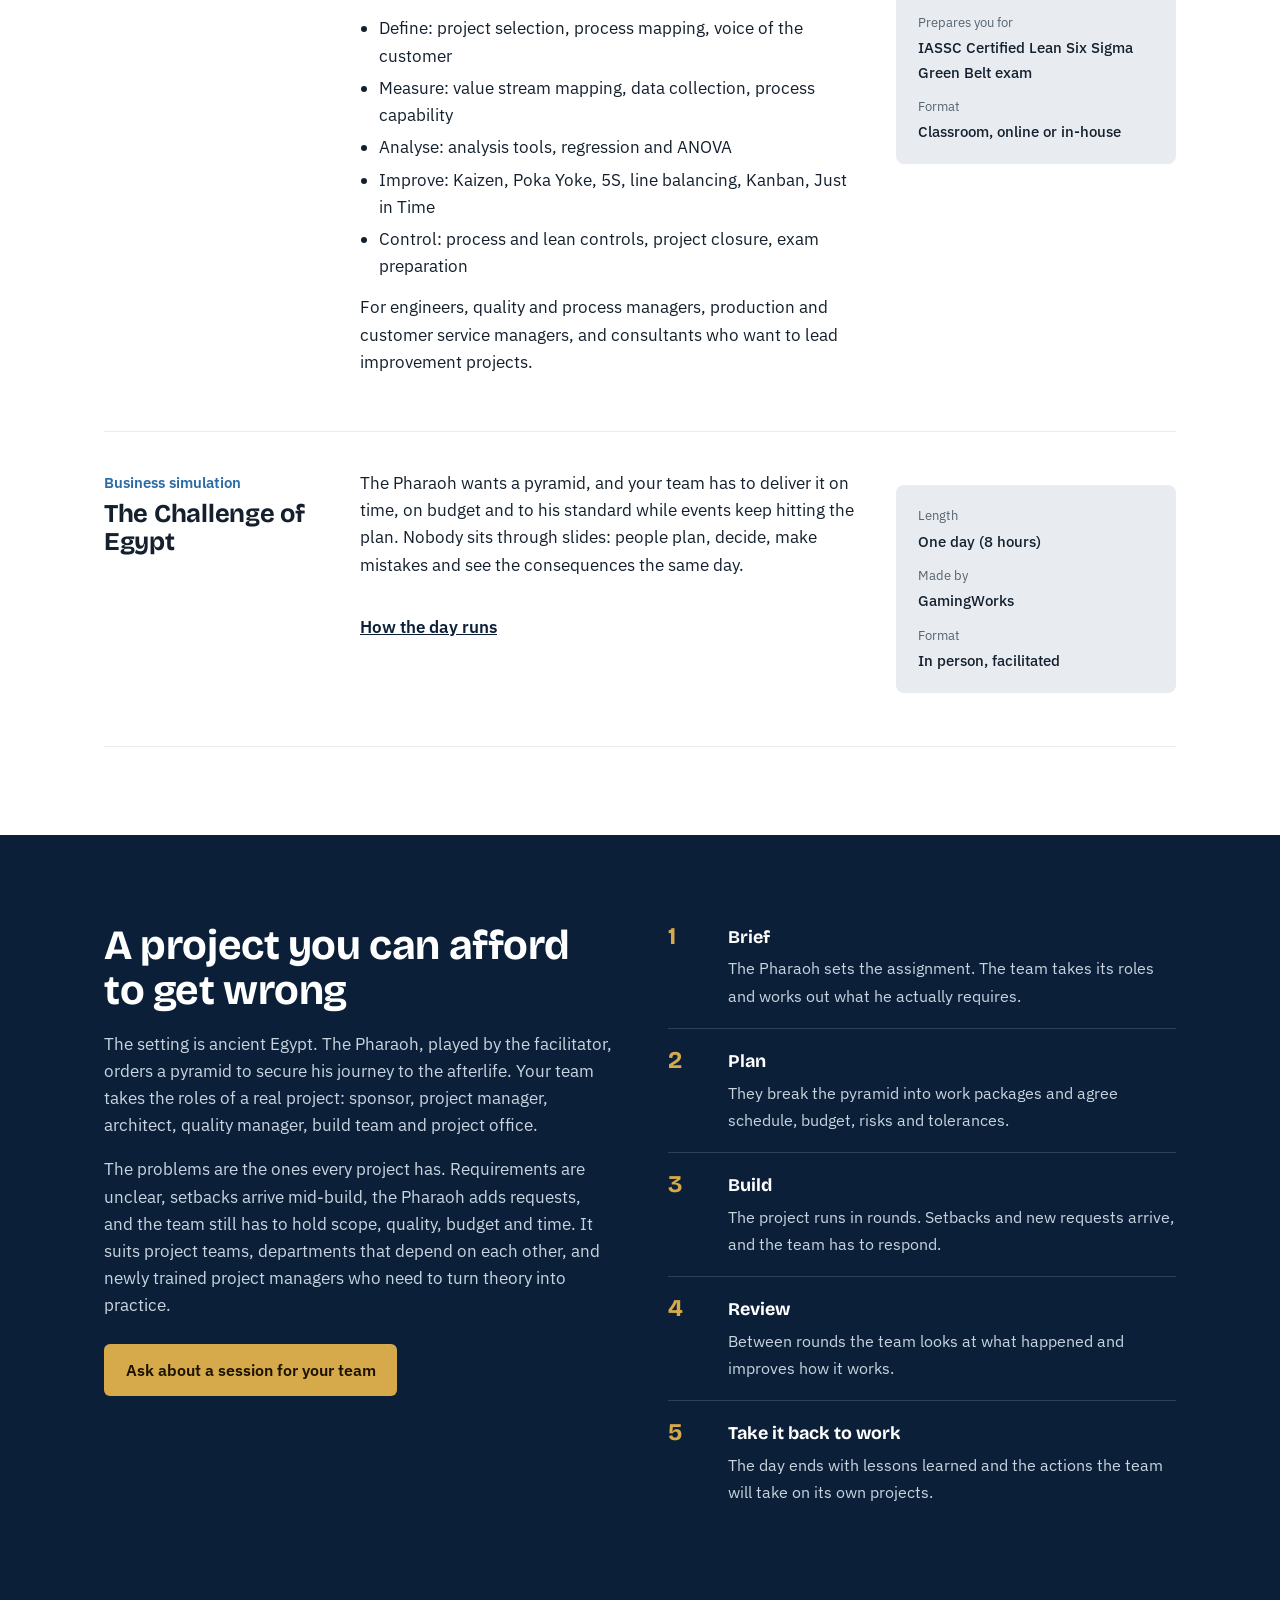
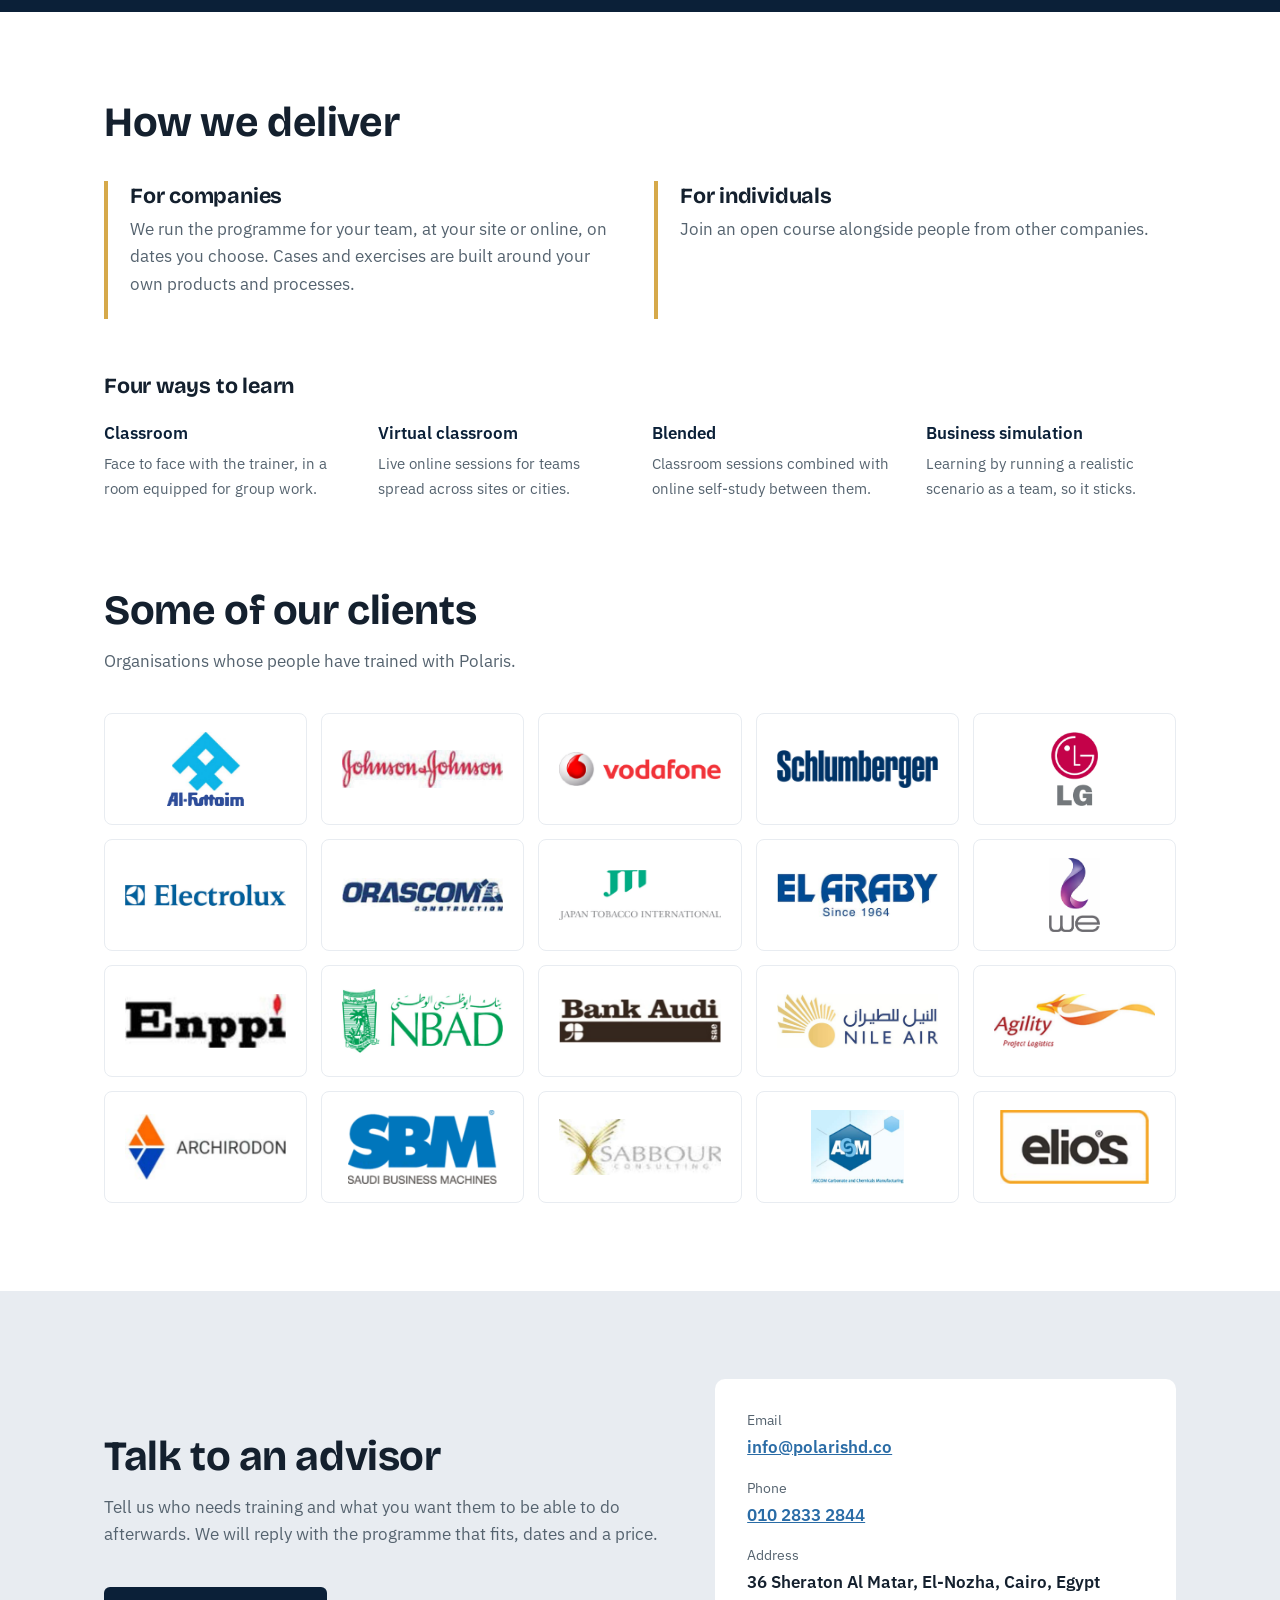
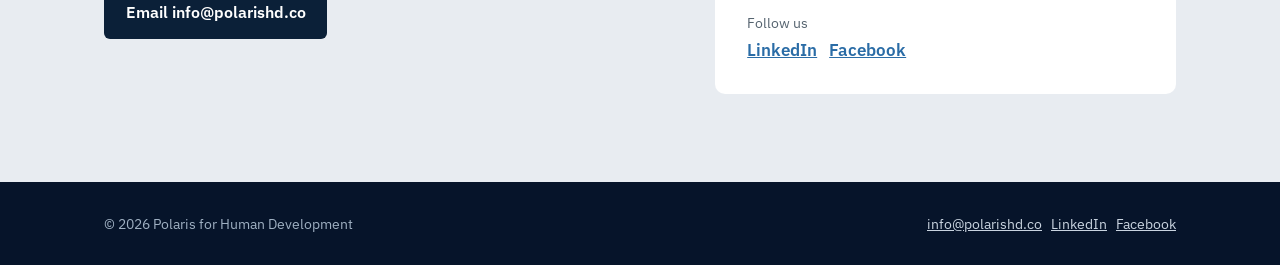
==== commit c11999c4: "Show client logos as images instead of text names Logos cropped from the Polaris company profile.  C" ====
--- a/index.html
+++ b/index.html
@@ -120,9 +120,11 @@
 @media (max-width:900px){.modes{grid-template-columns:1fr 1fr}}
 @media (max-width:480px){.modes{grid-template-columns:1fr}}
 
-.clients{list-style:none;margin:34px 0 0;padding:0;columns:4;column-gap:32px;font-family:var(--display);font-weight:500;font-size:1.12rem;color:var(--night)}
-.clients li{padding:9px 0;border-bottom:1px solid var(--stone);break-inside:avoid}
-@media (max-width:900px){.clients{columns:2}}
+.clients{list-style:none;margin:38px 0 0;padding:0;display:grid;grid-template-columns:repeat(5,1fr);gap:14px}
+.clients li{display:flex;align-items:center;justify-content:center;height:112px;padding:18px 20px;border:1px solid var(--stone);border-radius:8px;background:#fff}
+.clients img{max-width:100%;max-height:100%;width:auto;height:auto;object-fit:contain}
+@media (max-width:900px){.clients{grid-template-columns:repeat(3,1fr)}}
+@media (max-width:480px){.clients{grid-template-columns:repeat(2,1fr)}.clients li{height:92px;padding:14px}}
 
 /* contact */
 .contact{background:var(--stone)}
@@ -323,26 +325,26 @@
     <h2>Some of our clients</h2>
     <p class="intro">Organisations whose people have trained with Polaris.</p>
     <ul class="clients">
-      <li>Al-Futtaim</li>
-      <li>Johnson &amp; Johnson</li>
-      <li>Vodafone</li>
-      <li>Schlumberger</li>
-      <li>LG</li>
-      <li>Electrolux</li>
-      <li>Orascom Construction</li>
-      <li>Japan Tobacco International</li>
-      <li>El Araby</li>
-      <li>WE</li>
-      <li>Enppi</li>
-      <li>NBAD</li>
-      <li>Bank Audi</li>
-      <li>Nile Air</li>
-      <li>Agility Project Logistics</li>
-      <li>Archirodon</li>
-      <li>Saudi Business Machines</li>
-      <li>Sabbour Consulting</li>
-      <li>ASCOM</li>
-      <li>Elios</li>
+      <li><img src="assets/clients/al-futtaim.png" alt="Al-Futtaim" width="206" height="200"></li>
+      <li><img src="assets/clients/johnson-johnson.png" alt="Johnson &amp; Johnson" width="360" height="85"></li>
+      <li><img src="assets/clients/vodafone.png" alt="Vodafone" width="360" height="78"></li>
+      <li><img src="assets/clients/schlumberger.png" alt="Schlumberger" width="360" height="83"></li>
+      <li><img src="assets/clients/lg.png" alt="LG" width="127" height="200"></li>
+      <li><img src="assets/clients/electrolux.png" alt="Electrolux" width="360" height="48"></li>
+      <li><img src="assets/clients/orascom-construction.png" alt="Orascom Construction" width="360" height="76"></li>
+      <li><img src="assets/clients/japan-tobacco-international.png" alt="Japan Tobacco International" width="360" height="110"></li>
+      <li><img src="assets/clients/el-araby.png" alt="El Araby" width="360" height="97"></li>
+      <li><img src="assets/clients/we.png" alt="WE" width="139" height="200"></li>
+      <li><img src="assets/clients/enppi.png" alt="Enppi" width="360" height="121"></li>
+      <li><img src="assets/clients/nbad.png" alt="NBAD" width="360" height="142"></li>
+      <li><img src="assets/clients/bank-audi.png" alt="Bank Audi" width="360" height="97"></li>
+      <li><img src="assets/clients/nile-air.png" alt="Nile Air" width="360" height="121"></li>
+      <li><img src="assets/clients/agility.png" alt="Agility Project Logistics" width="360" height="122"></li>
+      <li><img src="assets/clients/archirodon.png" alt="Archirodon" width="360" height="147"></li>
+      <li><img src="assets/clients/saudi-business-machines.png" alt="Saudi Business Machines" width="360" height="179"></li>
+      <li><img src="assets/clients/sabbour-consulting.png" alt="Sabbour Consulting" width="360" height="127"></li>
+      <li><img src="assets/clients/ascom.png" alt="ASCOM" width="251" height="200"></li>
+      <li><img src="assets/clients/elios.png" alt="Elios" width="360" height="178"></li>
     </ul>
   </div>
 </section>
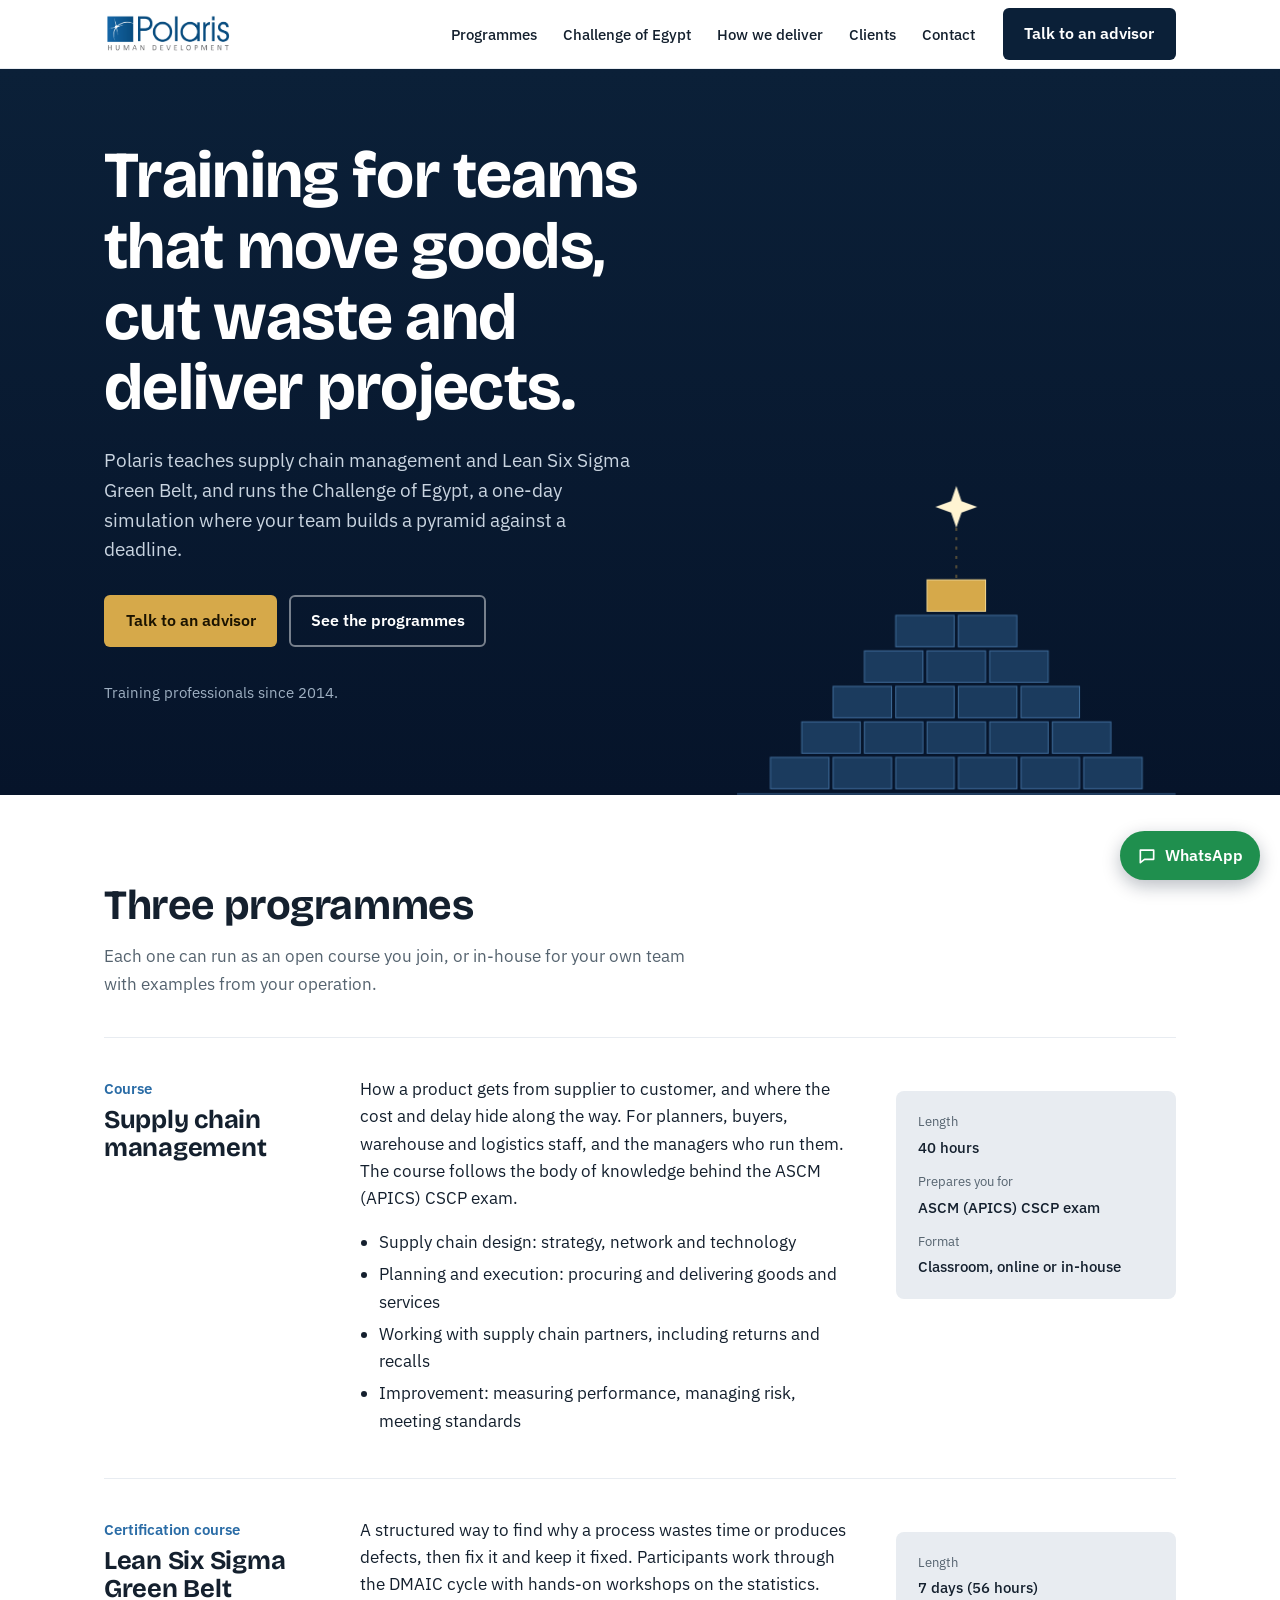
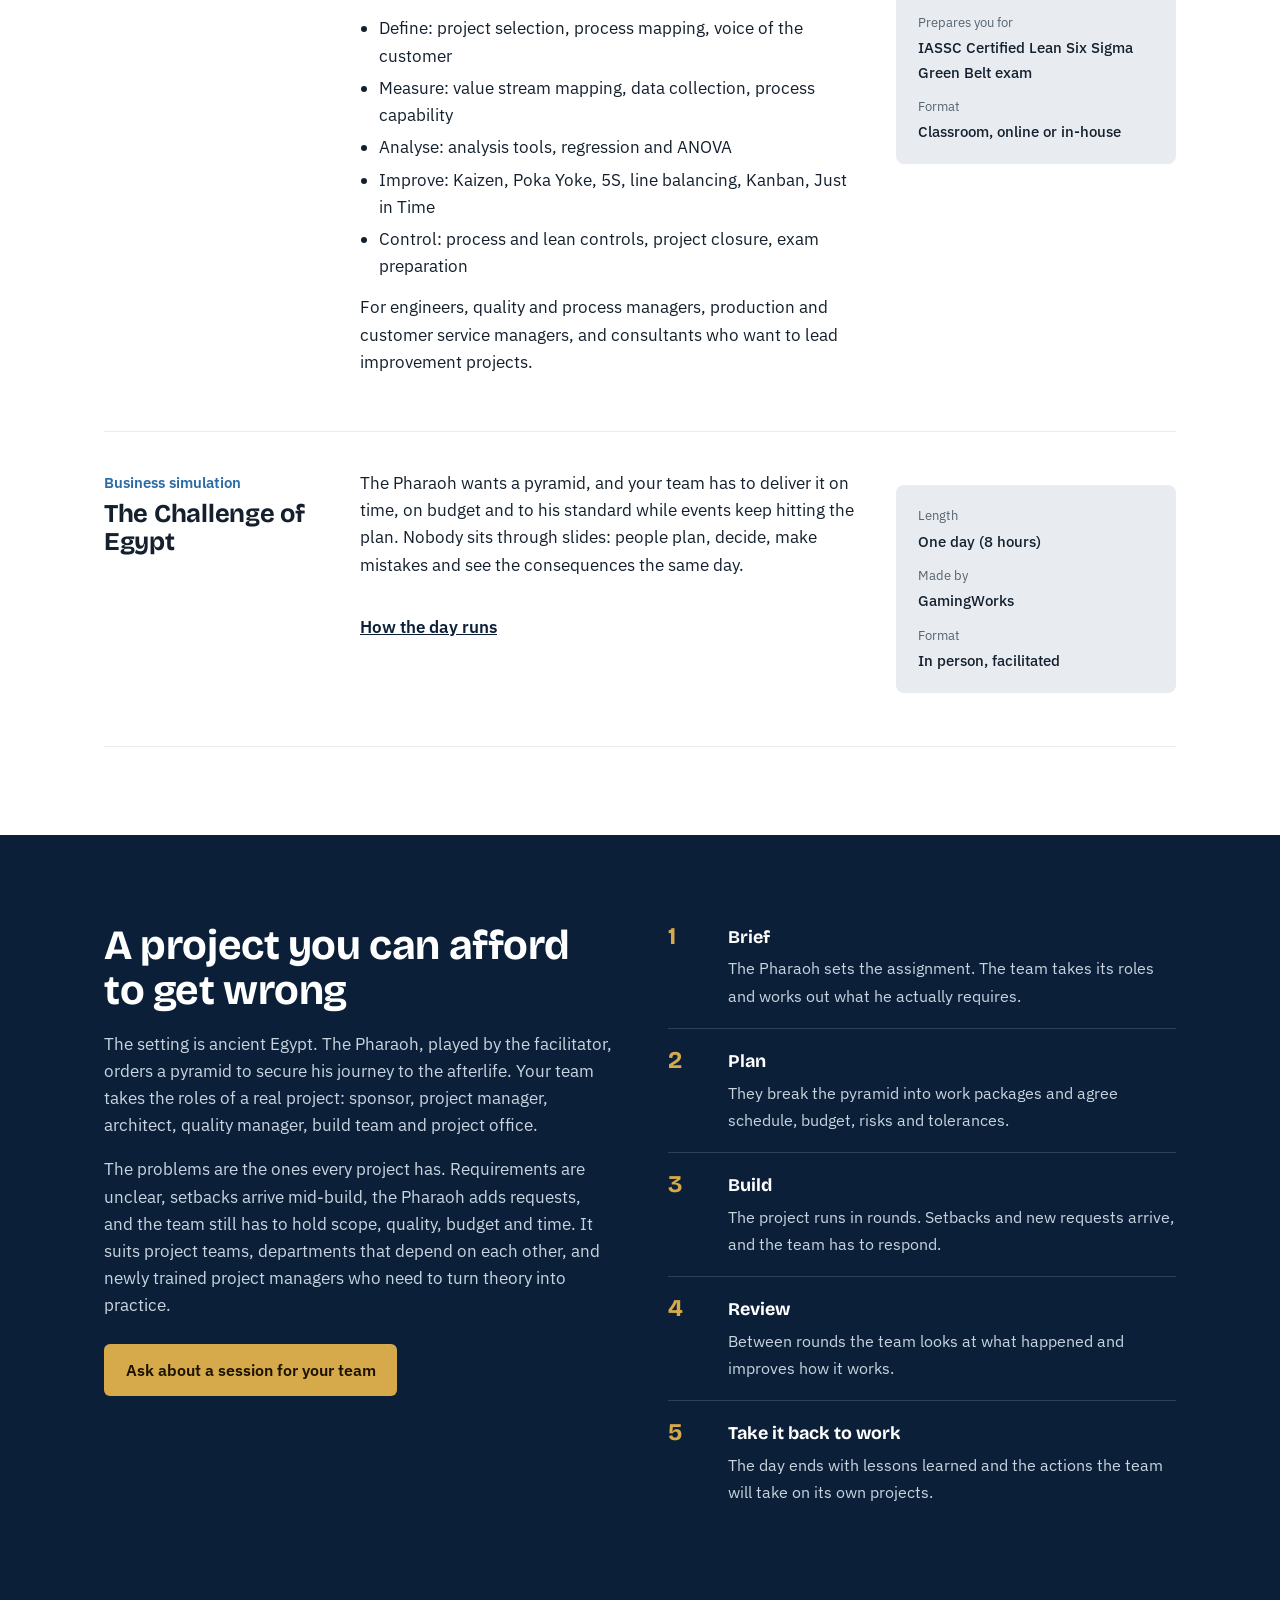
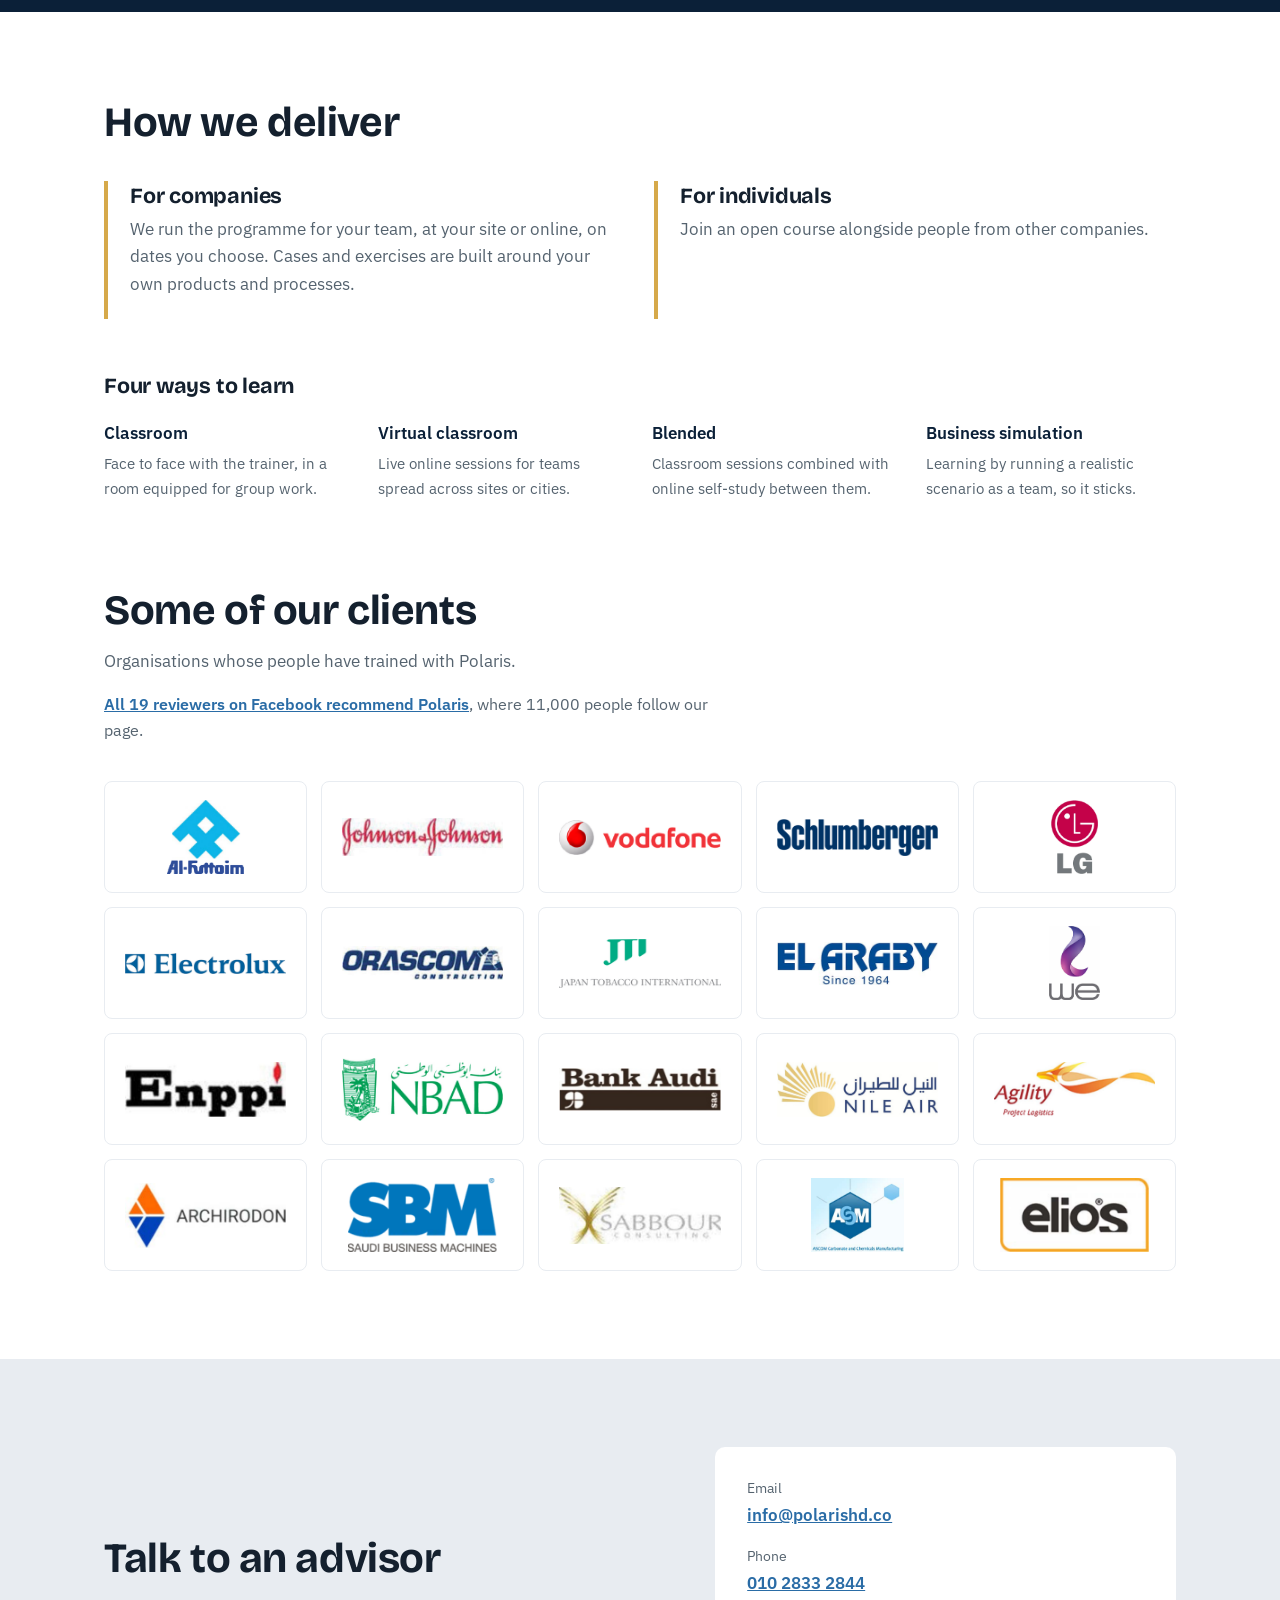
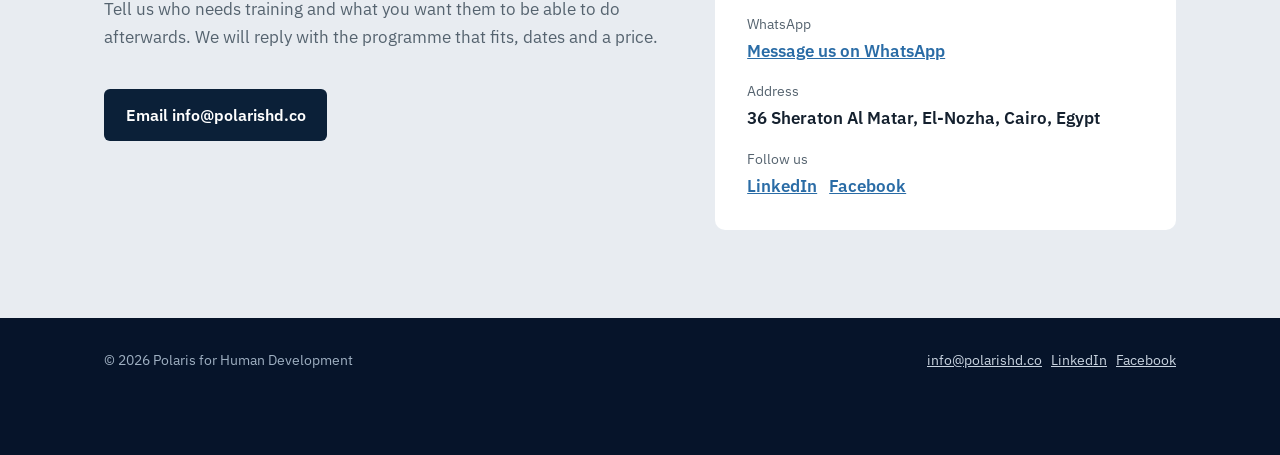
==== commit dca8dc51: "Add WhatsApp button and Facebook rating line Co-Authored-By: Claude Fable 5.2 <noreply@anthropic.com" ====
--- a/index.html
+++ b/index.html
@@ -126,6 +126,13 @@
 @media (max-width:900px){.clients{grid-template-columns:repeat(3,1fr)}}
 @media (max-width:480px){.clients{grid-template-columns:repeat(2,1fr)}.clients li{height:92px;padding:14px}}
 
+.proof{margin-top:10px;color:var(--muted);font-size:1rem}
+.proof a{color:var(--nile);font-weight:600}
+.wa{position:fixed;right:20px;bottom:20px;z-index:20;display:flex;align-items:center;gap:8px;background:#1F8F4E;color:#fff;text-decoration:none;font-weight:600;font-size:.98rem;padding:.75em 1.1em;border-radius:999px;box-shadow:0 6px 18px rgba(6,20,42,.28)}
+.wa:hover{background:#19783F}
+.wa svg{width:20px;height:20px}
+@media (max-width:480px){.wa{right:14px;bottom:14px}}
+
 /* contact */
 .contact{background:var(--stone)}
 .contact .wrap{display:grid;grid-template-columns:1.1fr .9fr;gap:48px;align-items:center}
@@ -136,7 +143,7 @@
 .contact-card dd{margin:2px 0 0;font-weight:600;font-size:1.08rem}
 .contact-card a{color:var(--nile)}
 
-footer{background:var(--deep);color:#9FB0C2;padding:30px 0;font-size:.9rem}
+footer{background:var(--deep);color:#9FB0C2;padding:30px 0 84px;font-size:.9rem}
 footer .wrap{display:flex;flex-wrap:wrap;gap:12px 28px;justify-content:space-between}
 footer a{color:#C9D4E0}
 
@@ -324,6 +331,7 @@
   <div class="wrap">
     <h2>Some of our clients</h2>
     <p class="intro">Organisations whose people have trained with Polaris.</p>
+    <p class="proof"><a href="https://www.facebook.com/polarisHDpage/reviews" rel="noopener">All 19 reviewers on Facebook recommend Polaris</a>, where 11,000 people follow our page.</p>
     <ul class="clients">
       <li><img src="assets/clients/al-futtaim.png" alt="Al-Futtaim" width="206" height="200"></li>
       <li><img src="assets/clients/johnson-johnson.png" alt="Johnson &amp; Johnson" width="360" height="85"></li>
@@ -360,6 +368,7 @@
       <dl>
         <dt>Email</dt><dd><a href="mailto:info@polarishd.co">info@polarishd.co</a></dd>
         <dt>Phone</dt><dd><a href="tel:+201028332844">010 2833 2844</a></dd>
+        <dt>WhatsApp</dt><dd><a href="https://wa.me/201028332844" rel="noopener">Message us on WhatsApp</a></dd>
         <dt>Address</dt><dd>36 Sheraton Al Matar, El-Nozha, Cairo, Egypt</dd>
         <dt>Follow us</dt><dd><a href="https://www.linkedin.com/company/polarishd/" rel="noopener">LinkedIn</a> &nbsp; <a href="https://www.facebook.com/polarisHDpage" rel="noopener">Facebook</a></dd>
       </dl>
@@ -376,5 +385,10 @@
   </div>
 </footer>
 
+<a class="wa" href="https://wa.me/201028332844" rel="noopener" aria-label="Message Polaris on WhatsApp">
+  <svg viewBox="0 0 24 24" aria-hidden="true"><path d="M4 5h16v11H9l-5 4z" fill="none" stroke="currentColor" stroke-width="2" stroke-linejoin="round"/></svg>
+  <span>WhatsApp</span>
+</a>
+
 </body>
 </html>
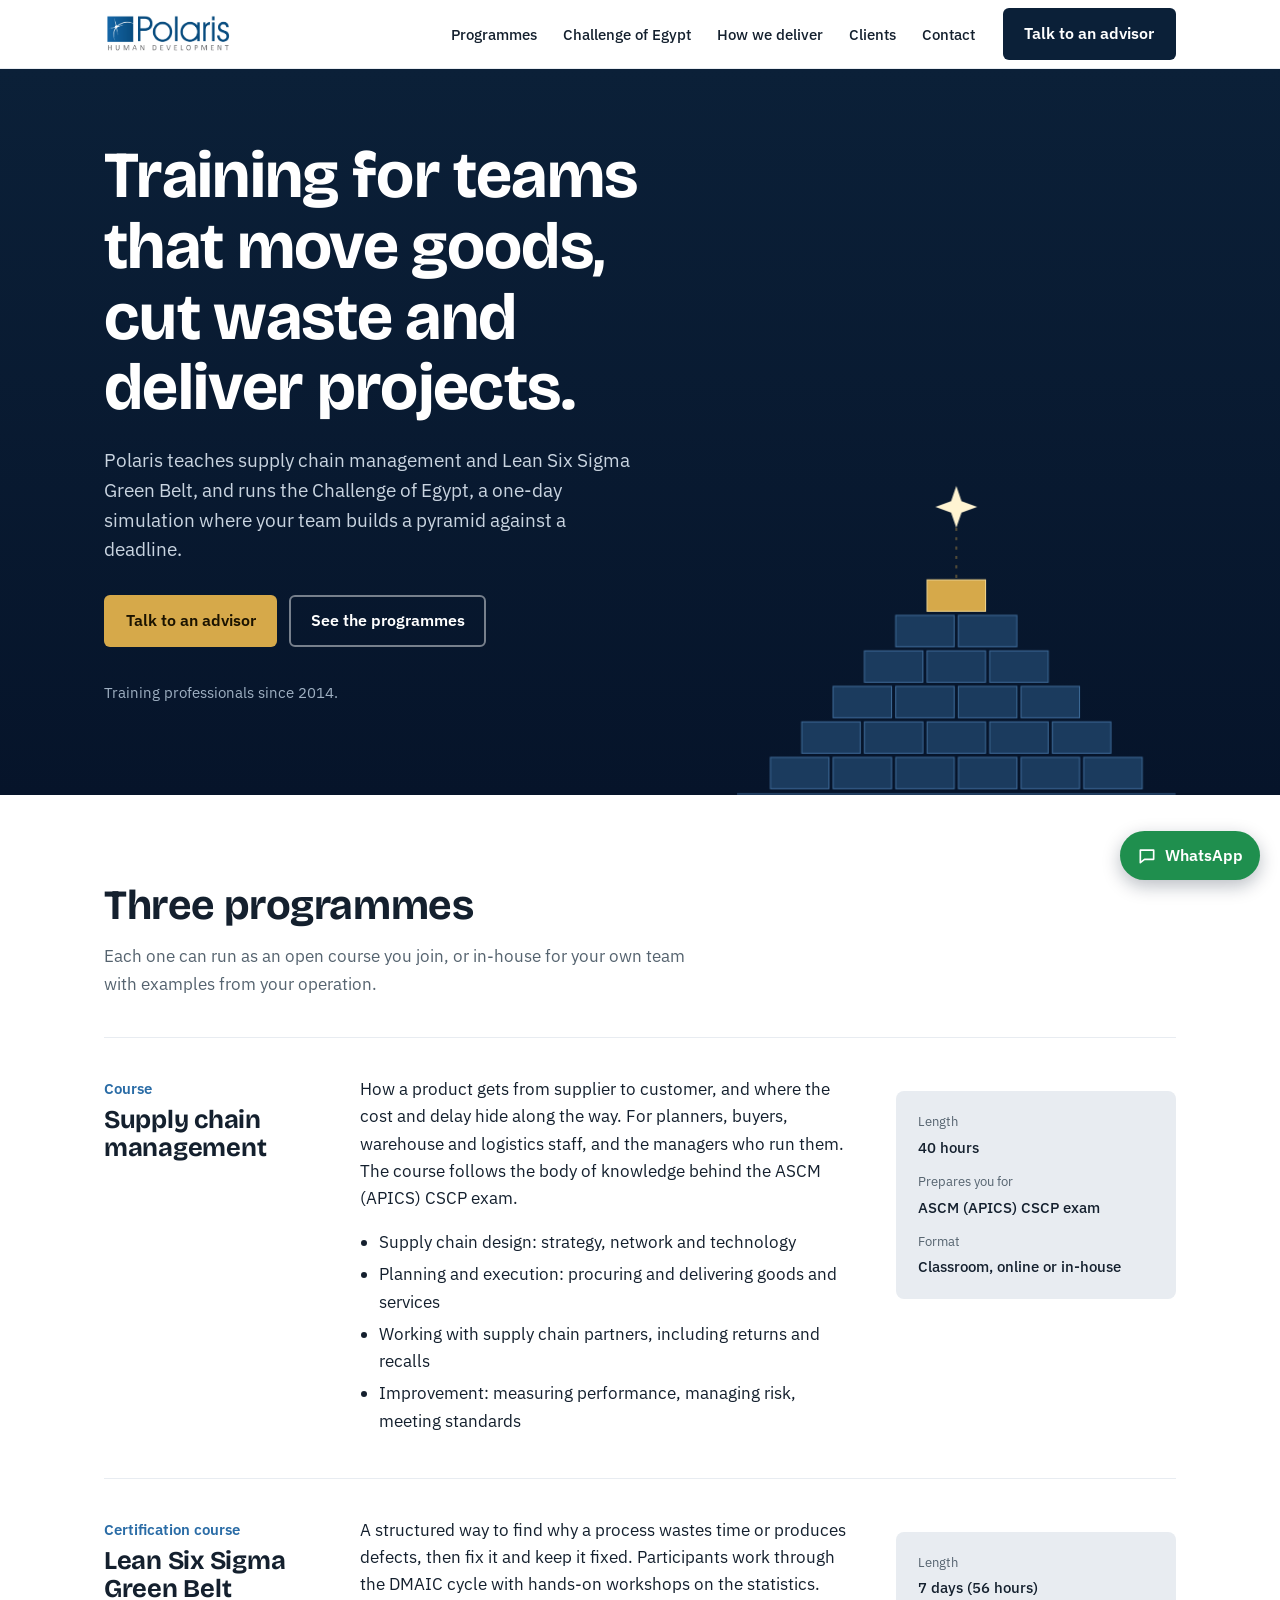
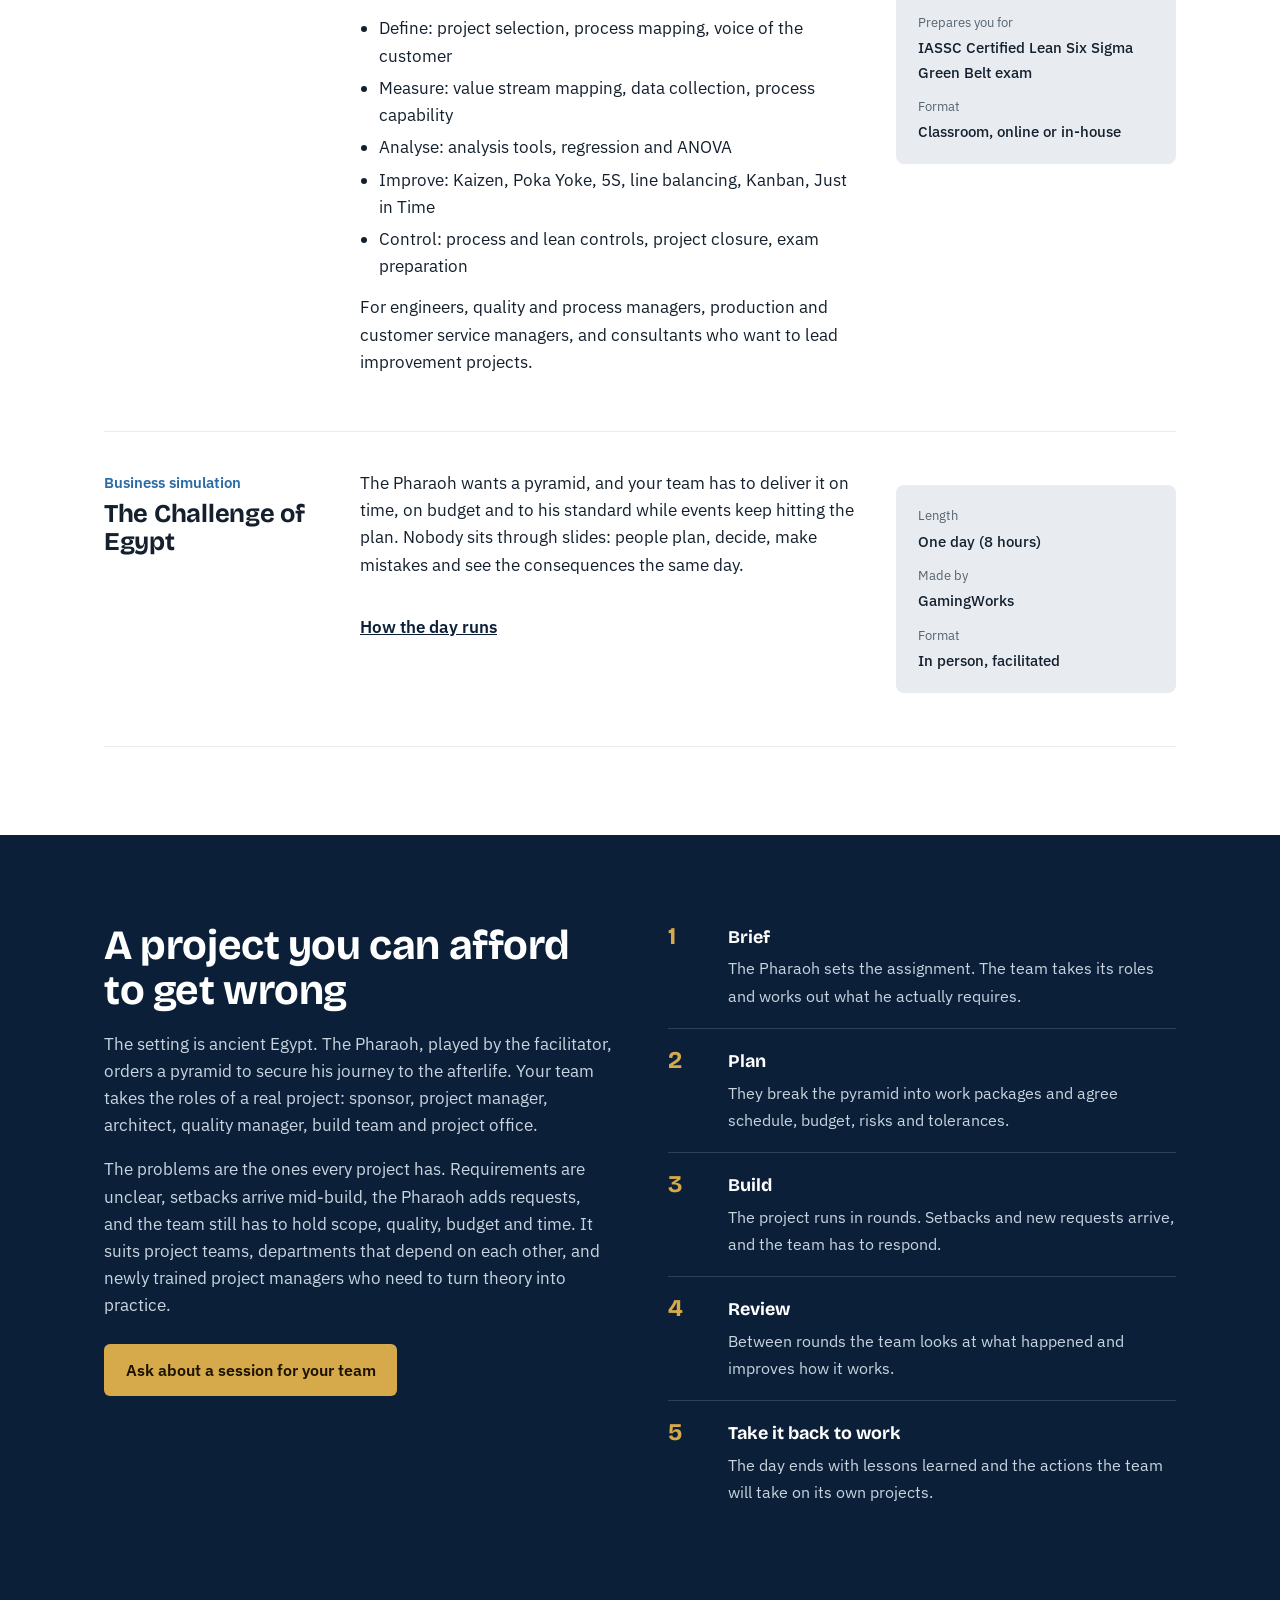
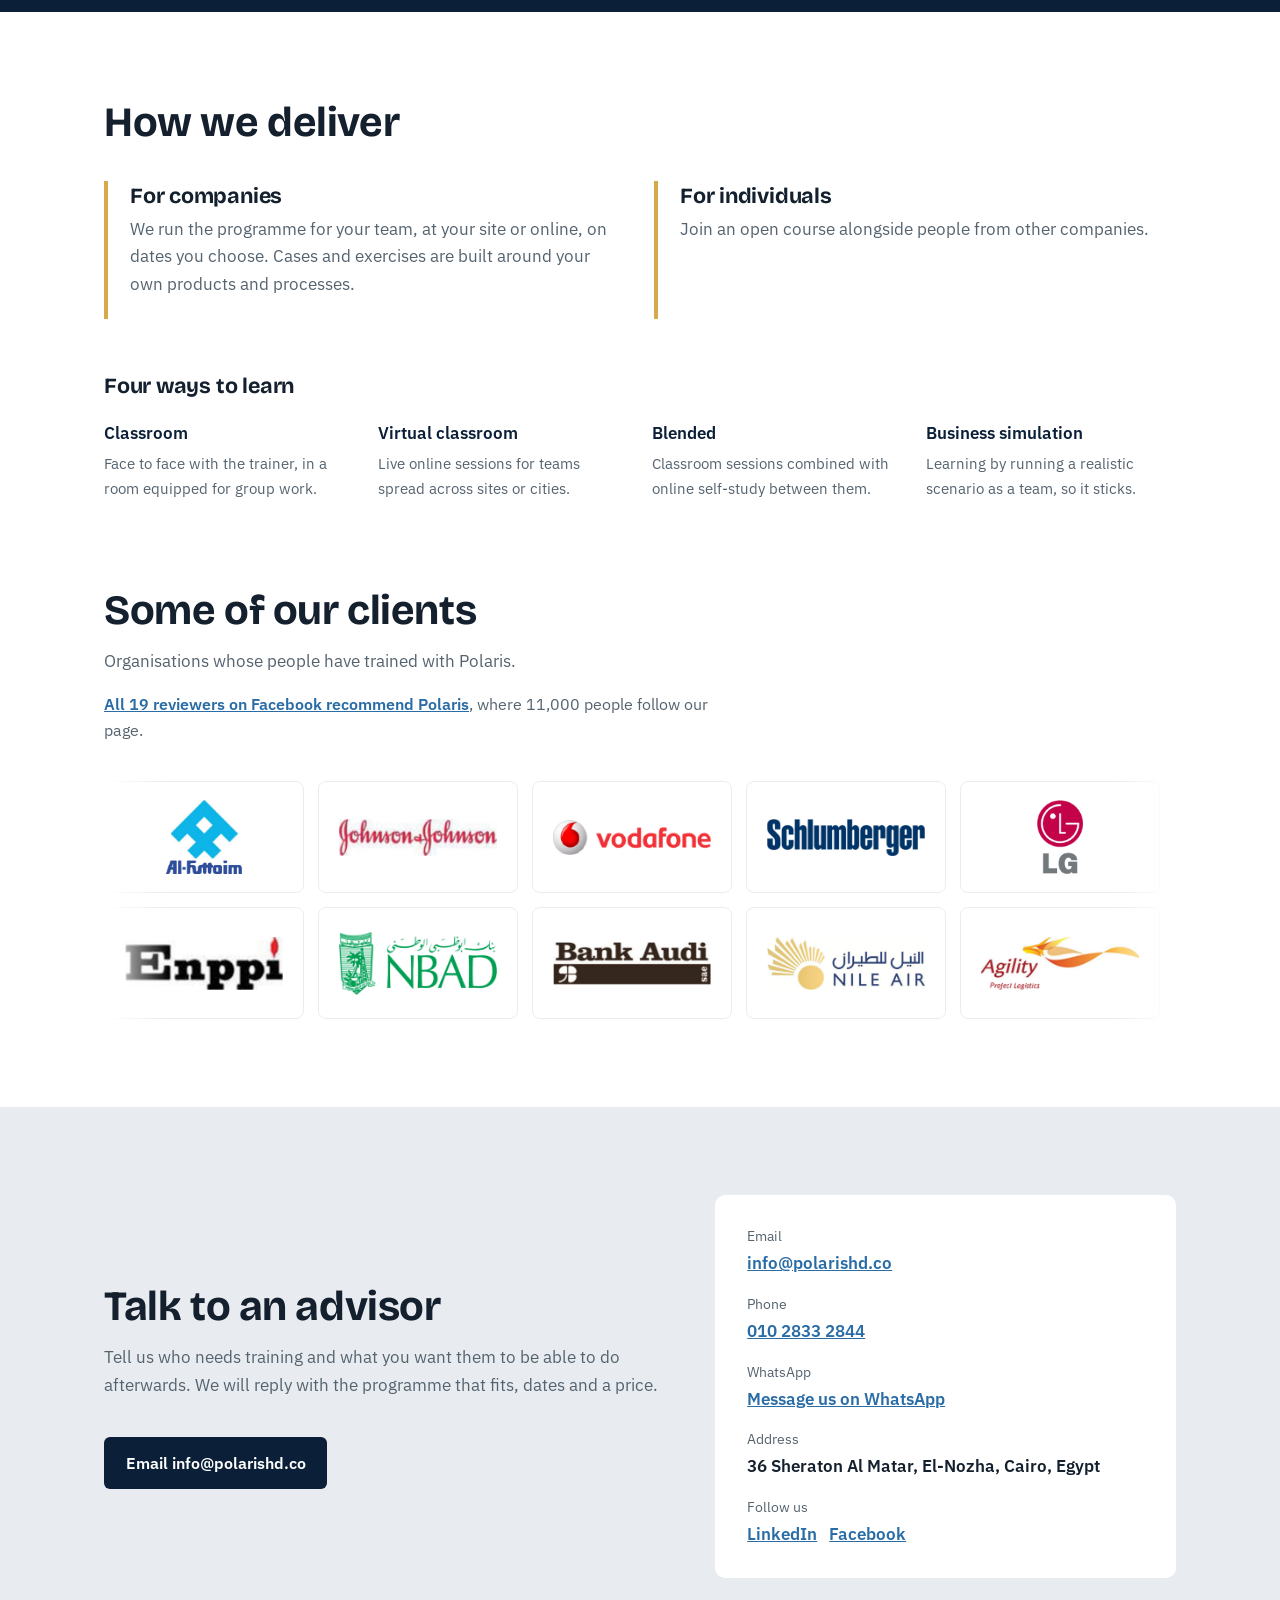
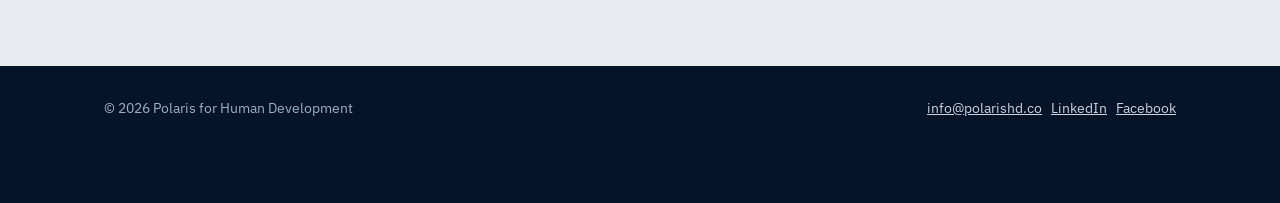
==== commit 9d051d01: "Make client logos scroll in two rows Co-Authored-By: Claude Fable 5.2 <noreply@anthropic.com> Claude" ====
--- a/index.html
+++ b/index.html
@@ -120,11 +120,19 @@
 @media (max-width:900px){.modes{grid-template-columns:1fr 1fr}}
 @media (max-width:480px){.modes{grid-template-columns:1fr}}
 
-.clients{list-style:none;margin:38px 0 0;padding:0;display:grid;grid-template-columns:repeat(5,1fr);gap:14px}
-.clients li{display:flex;align-items:center;justify-content:center;height:112px;padding:18px 20px;border:1px solid var(--stone);border-radius:8px;background:#fff}
+.logo-rows{margin-top:38px;display:grid;gap:14px}
+.marquee{overflow:hidden;-webkit-mask-image:linear-gradient(90deg,transparent,#000 6%,#000 94%,transparent);mask-image:linear-gradient(90deg,transparent,#000 6%,#000 94%,transparent)}
+.clients{list-style:none;margin:0;padding:0;display:flex;gap:14px;width:max-content}
+.clients li{flex:none;display:flex;align-items:center;justify-content:center;width:200px;height:112px;padding:18px 20px;border:1px solid var(--stone);border-radius:8px;background:#fff}
 .clients img{max-width:100%;max-height:100%;width:auto;height:auto;object-fit:contain}
-@media (max-width:900px){.clients{grid-template-columns:repeat(3,1fr)}}
-@media (max-width:480px){.clients{grid-template-columns:repeat(2,1fr)}.clients li{height:92px;padding:14px}}
+.marquee.run .clients{animation:slide 45s linear infinite}
+.marquee.run.rev .clients{animation-direction:reverse}
+.marquee.run:hover .clients,.marquee.run:focus-within .clients{animation-play-state:paused}
+@keyframes slide{to{transform:translateX(calc(-50% - 7px))}}
+@media (max-width:480px){.clients li{width:150px;height:92px;padding:14px}}
+/* without motion (or without script) the logos sit in a plain wrapping grid */
+.marquee:not(.run){-webkit-mask-image:none;mask-image:none}
+.marquee:not(.run) .clients{flex-wrap:wrap;width:auto}
 
 .proof{margin-top:10px;color:var(--muted);font-size:1rem}
 .proof a{color:var(--nile);font-weight:600}
@@ -332,28 +340,36 @@
     <h2>Some of our clients</h2>
     <p class="intro">Organisations whose people have trained with Polaris.</p>
     <p class="proof"><a href="https://www.facebook.com/polarisHDpage/reviews" rel="noopener">All 19 reviewers on Facebook recommend Polaris</a>, where 11,000 people follow our page.</p>
-    <ul class="clients">
-      <li><img src="assets/clients/al-futtaim.png" alt="Al-Futtaim" width="206" height="200"></li>
-      <li><img src="assets/clients/johnson-johnson.png" alt="Johnson &amp; Johnson" width="360" height="85"></li>
-      <li><img src="assets/clients/vodafone.png" alt="Vodafone" width="360" height="78"></li>
-      <li><img src="assets/clients/schlumberger.png" alt="Schlumberger" width="360" height="83"></li>
-      <li><img src="assets/clients/lg.png" alt="LG" width="127" height="200"></li>
-      <li><img src="assets/clients/electrolux.png" alt="Electrolux" width="360" height="48"></li>
-      <li><img src="assets/clients/orascom-construction.png" alt="Orascom Construction" width="360" height="76"></li>
-      <li><img src="assets/clients/japan-tobacco-international.png" alt="Japan Tobacco International" width="360" height="110"></li>
-      <li><img src="assets/clients/el-araby.png" alt="El Araby" width="360" height="97"></li>
-      <li><img src="assets/clients/we.png" alt="WE" width="139" height="200"></li>
-      <li><img src="assets/clients/enppi.png" alt="Enppi" width="360" height="121"></li>
-      <li><img src="assets/clients/nbad.png" alt="NBAD" width="360" height="142"></li>
-      <li><img src="assets/clients/bank-audi.png" alt="Bank Audi" width="360" height="97"></li>
-      <li><img src="assets/clients/nile-air.png" alt="Nile Air" width="360" height="121"></li>
-      <li><img src="assets/clients/agility.png" alt="Agility Project Logistics" width="360" height="122"></li>
-      <li><img src="assets/clients/archirodon.png" alt="Archirodon" width="360" height="147"></li>
-      <li><img src="assets/clients/saudi-business-machines.png" alt="Saudi Business Machines" width="360" height="179"></li>
-      <li><img src="assets/clients/sabbour-consulting.png" alt="Sabbour Consulting" width="360" height="127"></li>
-      <li><img src="assets/clients/ascom.png" alt="ASCOM" width="251" height="200"></li>
-      <li><img src="assets/clients/elios.png" alt="Elios" width="360" height="178"></li>
-    </ul>
+    <div class="logo-rows" aria-label="Client logos">
+  <div class="marquee fwd">
+      <ul class="clients">
+        <li><img src="assets/clients/al-futtaim.png" alt="Al-Futtaim" width="206" height="200"></li>
+        <li><img src="assets/clients/johnson-johnson.png" alt="Johnson &amp; Johnson" width="360" height="85"></li>
+        <li><img src="assets/clients/vodafone.png" alt="Vodafone" width="360" height="78"></li>
+        <li><img src="assets/clients/schlumberger.png" alt="Schlumberger" width="360" height="83"></li>
+        <li><img src="assets/clients/lg.png" alt="LG" width="127" height="200"></li>
+        <li><img src="assets/clients/electrolux.png" alt="Electrolux" width="360" height="48"></li>
+        <li><img src="assets/clients/orascom-construction.png" alt="Orascom Construction" width="360" height="76"></li>
+        <li><img src="assets/clients/japan-tobacco-international.png" alt="Japan Tobacco International" width="360" height="110"></li>
+        <li><img src="assets/clients/el-araby.png" alt="El Araby" width="360" height="97"></li>
+        <li><img src="assets/clients/we.png" alt="WE" width="139" height="200"></li>
+      </ul>
+    </div>
+    <div class="marquee rev">
+      <ul class="clients">
+        <li><img src="assets/clients/enppi.png" alt="Enppi" width="360" height="121"></li>
+        <li><img src="assets/clients/nbad.png" alt="NBAD" width="360" height="142"></li>
+        <li><img src="assets/clients/bank-audi.png" alt="Bank Audi" width="360" height="97"></li>
+        <li><img src="assets/clients/nile-air.png" alt="Nile Air" width="360" height="121"></li>
+        <li><img src="assets/clients/agility.png" alt="Agility Project Logistics" width="360" height="122"></li>
+        <li><img src="assets/clients/archirodon.png" alt="Archirodon" width="360" height="147"></li>
+        <li><img src="assets/clients/saudi-business-machines.png" alt="Saudi Business Machines" width="360" height="179"></li>
+        <li><img src="assets/clients/sabbour-consulting.png" alt="Sabbour Consulting" width="360" height="127"></li>
+        <li><img src="assets/clients/ascom.png" alt="ASCOM" width="251" height="200"></li>
+        <li><img src="assets/clients/elios.png" alt="Elios" width="360" height="178"></li>
+      </ul>
+    </div>
+    </div>
   </div>
 </section>
 
@@ -390,5 +406,17 @@
   <span>WhatsApp</span>
 </a>
 
+<script>
+(function(){
+  if(window.matchMedia('(prefers-reduced-motion: reduce)').matches) return;
+  document.querySelectorAll('.marquee').forEach(function(m){
+    var ul=m.querySelector('.clients');
+    Array.prototype.slice.call(ul.children).forEach(function(li){
+      var c=li.cloneNode(true); c.setAttribute('aria-hidden','true'); ul.appendChild(c);
+    });
+    m.classList.add('run');
+  });
+})();
+</script>
 </body>
 </html>
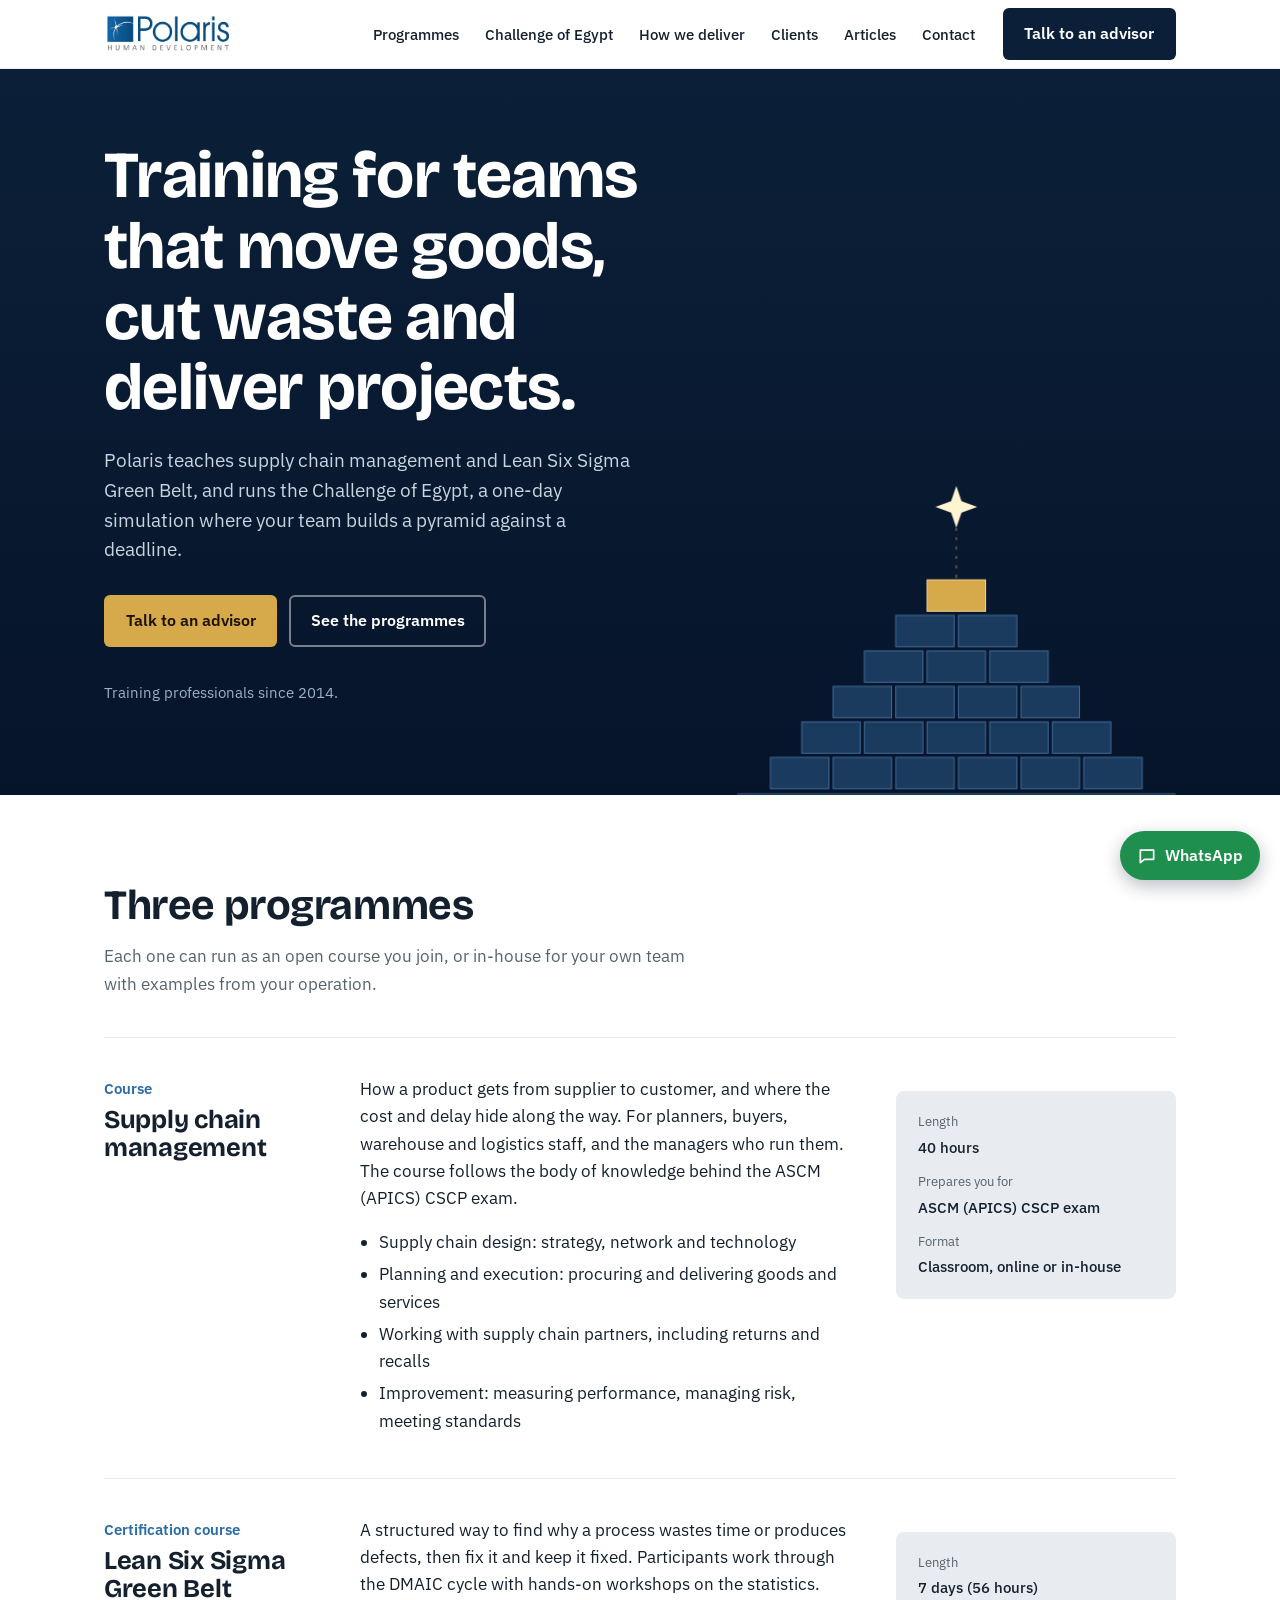
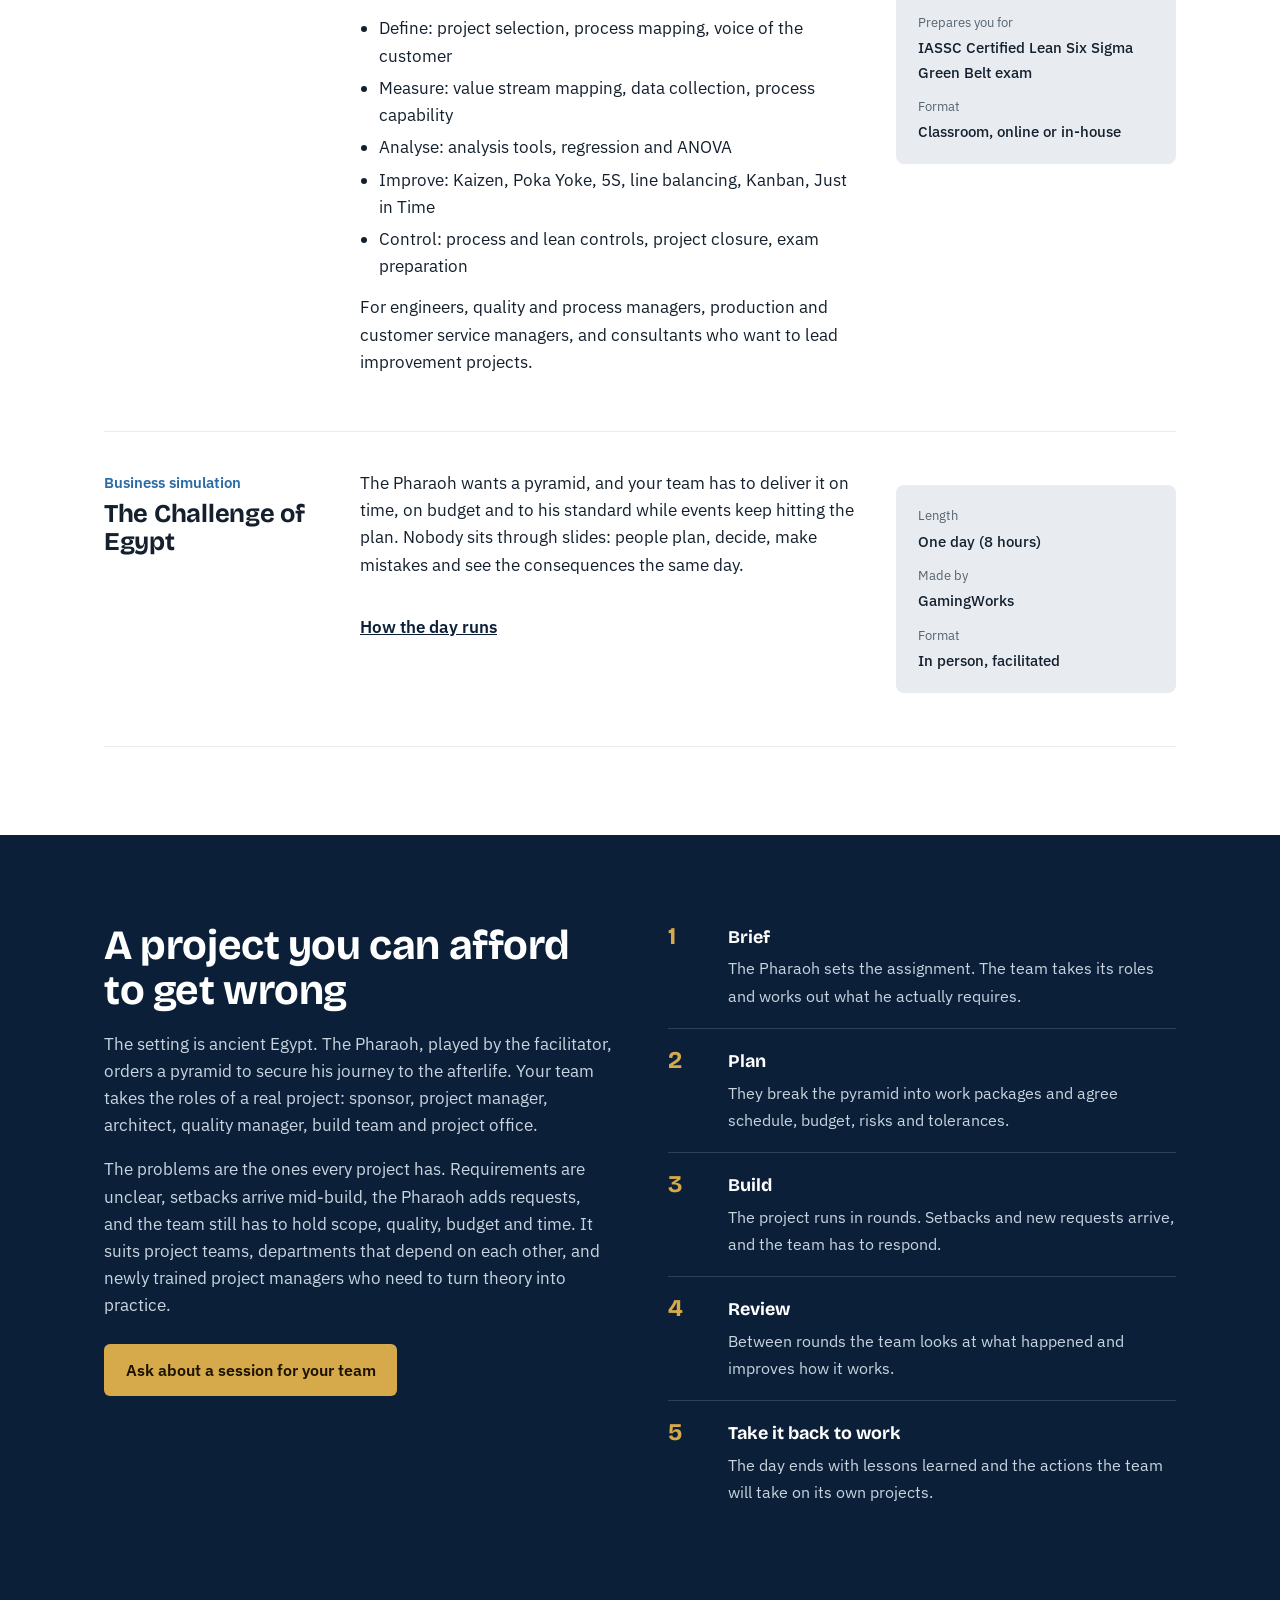
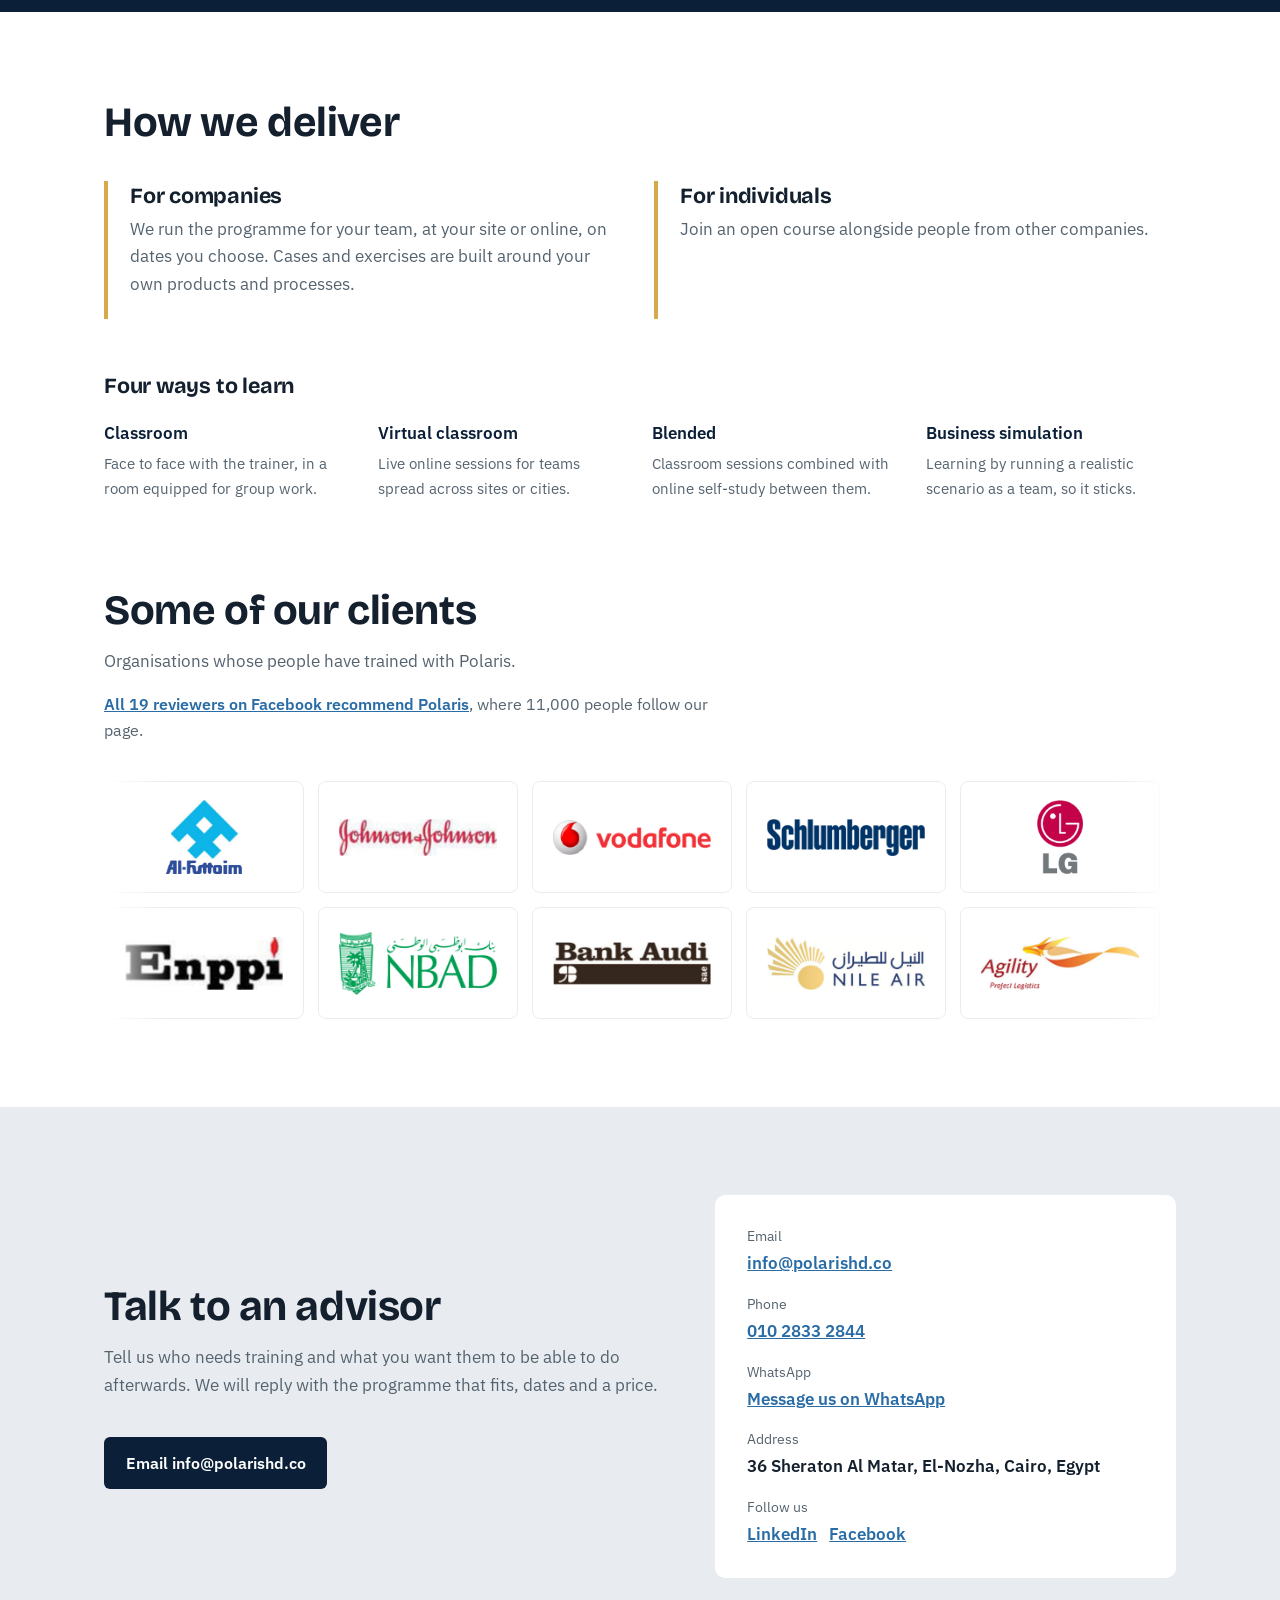
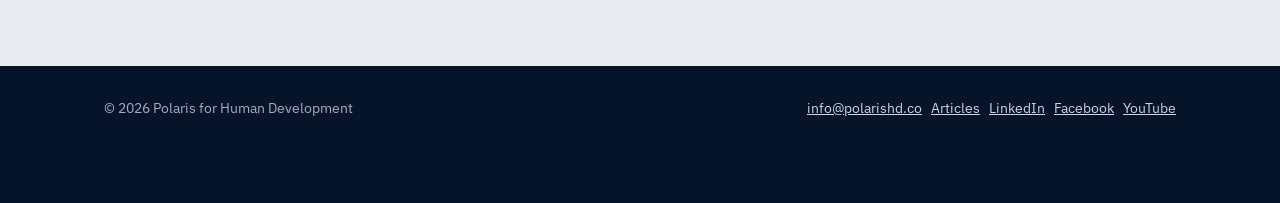
==== commit cec6a324: "Add Arabic articles section with nine articles, sitemap and robots.txt Co-Authored-By: Claude Fable " ====
--- a/index.html
+++ b/index.html
@@ -3,6 +3,10 @@
 <head>
 <meta charset="utf-8">
 <meta name="viewport" content="width=device-width, initial-scale=1">
+<link rel="icon" href="/favicon.ico" sizes="48x48">
+<link rel="icon" type="image/png" sizes="32x32" href="/assets/favicon-32.png">
+<link rel="icon" type="image/png" sizes="192x192" href="/assets/favicon-192.png">
+<link rel="apple-touch-icon" href="/assets/apple-touch-icon.png">
 <title>Polaris Human Development | Supply chain, Lean Six Sigma and simulation training</title>
 <meta name="description" content="Polaris trains teams in supply chain management and Lean Six Sigma Green Belt, and runs the Challenge of Egypt project simulation.">
 <link rel="preconnect" href="https://fonts.googleapis.com">
@@ -184,6 +188,7 @@
       <a href="#simulation">Challenge of Egypt</a>
       <a href="#formats">How we deliver</a>
       <a href="#clients">Clients</a>
+      <a href="/articles/">Articles</a>
       <a href="#contact">Contact</a>
     </nav>
     <a class="btn btn-night" href="#contact">Talk to an advisor</a>
@@ -397,7 +402,7 @@
 <footer>
   <div class="wrap">
     <span>© 2026 Polaris for Human Development</span>
-    <span><a href="mailto:info@polarishd.co">info@polarishd.co</a> &nbsp; <a href="https://www.linkedin.com/company/polarishd/" rel="noopener">LinkedIn</a> &nbsp; <a href="https://www.facebook.com/polarisHDpage" rel="noopener">Facebook</a></span>
+    <span><a href="mailto:info@polarishd.co">info@polarishd.co</a> &nbsp; <a href="/articles/">Articles</a> &nbsp; <a href="https://www.linkedin.com/company/polarishd/" rel="noopener">LinkedIn</a> &nbsp; <a href="https://www.facebook.com/polarisHDpage" rel="noopener">Facebook</a> &nbsp; <a href="https://www.youtube.com/@polarisforhumandevelopment3945" rel="noopener">YouTube</a></span>
   </div>
 </footer>
 
